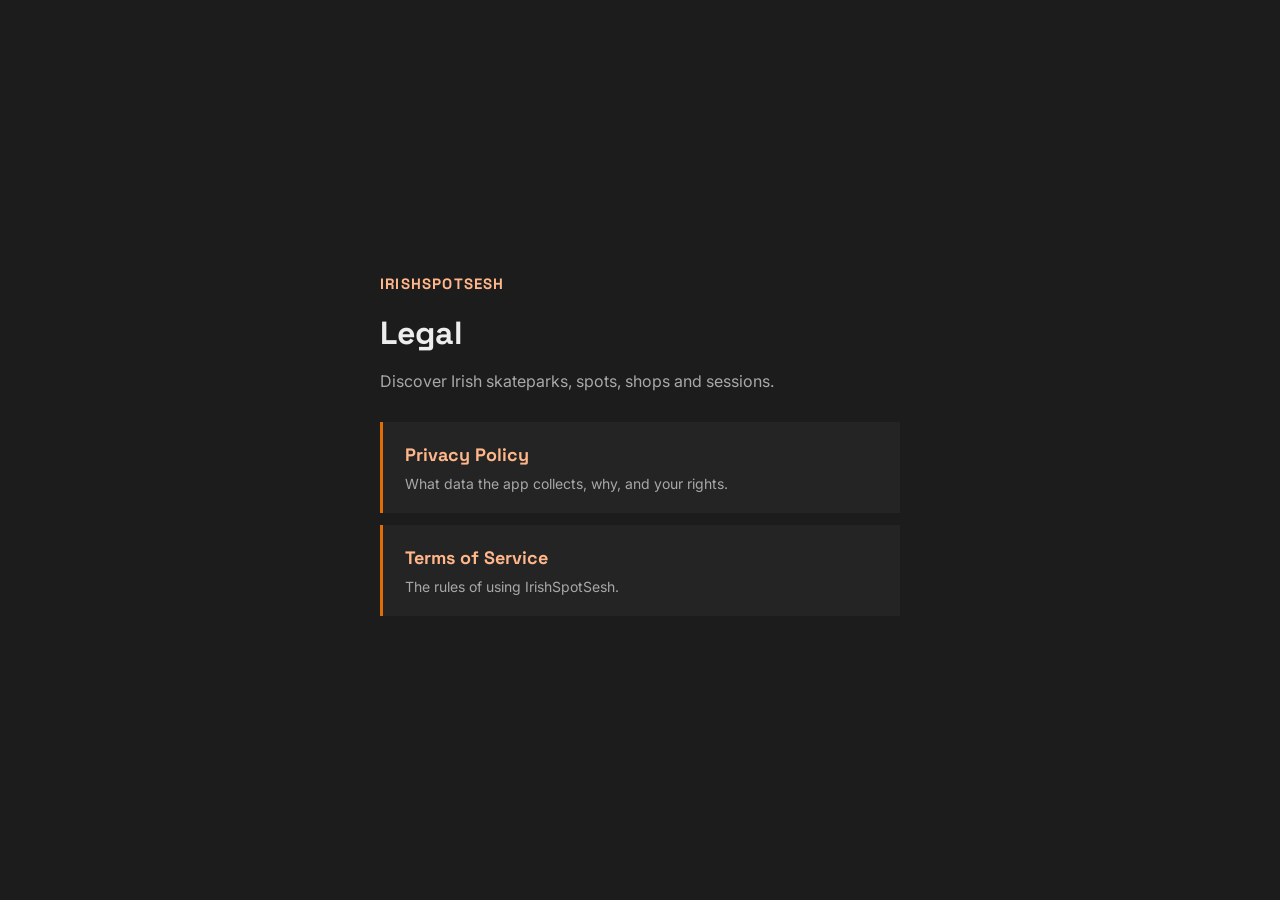
==== index.html @ d63ed498 "Add privacy policy, terms of service, and legal landing page" ====
<!DOCTYPE html>
<html lang="en">
<head>
<meta charset="utf-8">
<meta name="viewport" content="width=device-width, initial-scale=1">
<title>IrishSpotSesh — Legal</title>
<meta name="description" content="Privacy Policy and Terms of Service for the IrishSpotSesh app.">
<link rel="preconnect" href="https://fonts.googleapis.com">
<link rel="preconnect" href="https://fonts.gstatic.com" crossorigin>
<link href="https://fonts.googleapis.com/css2?family=Space+Grotesk:wght@500;700&family=Inter:wght@400;600&display=swap" rel="stylesheet">
<style>
  :root{
    --bg:#1C1C1C; --surface:#242424; --surface-high:#2E2E2E;
    --text:#EDEDED; --muted:#A8A8A8;
    --primary:#ffb68a; --accent:#E06D06; --teal:#8FB3B5;
  }
  *{margin:0;padding:0;box-sizing:border-box;border-radius:0 !important;}
  body{background:var(--bg);color:var(--text);font-family:Inter,system-ui,sans-serif;line-height:1.65;font-size:16px;
       min-height:100vh;display:flex;align-items:center;justify-content:center;}
  .wrap{max-width:560px;padding:40px 20px;width:100%;}
  .brand{font-family:'Space Grotesk',sans-serif;font-weight:700;color:var(--primary);font-size:15px;letter-spacing:.08em;text-transform:uppercase;}
  h1{font-family:'Space Grotesk',sans-serif;font-weight:700;font-size:32px;margin:10px 0 8px;}
  p{color:var(--muted);margin-bottom:28px;}
  a.card{display:block;background:var(--surface);padding:18px 22px;margin:12px 0;text-decoration:none;color:var(--text);
         border-left:3px solid var(--accent);}
  a.card:hover{background:var(--surface-high);}
  a.card .title{font-family:'Space Grotesk',sans-serif;font-weight:700;font-size:18px;color:var(--primary);}
  a.card .sub{font-size:14px;color:var(--muted);margin-top:2px;}
</style>
</head>
<body>
<div class="wrap">
  <div class="brand">IrishSpotSesh</div>
  <h1>Legal</h1>
  <p>Discover Irish skateparks, spots, shops and sessions.</p>
  <a class="card" href="privacy.html">
    <div class="title">Privacy Policy</div>
    <div class="sub">What data the app collects, why, and your rights.</div>
  </a>
  <a class="card" href="terms.html">
    <div class="title">Terms of Service</div>
    <div class="sub">The rules of using IrishSpotSesh.</div>
  </a>
</div>
</body>
</html>
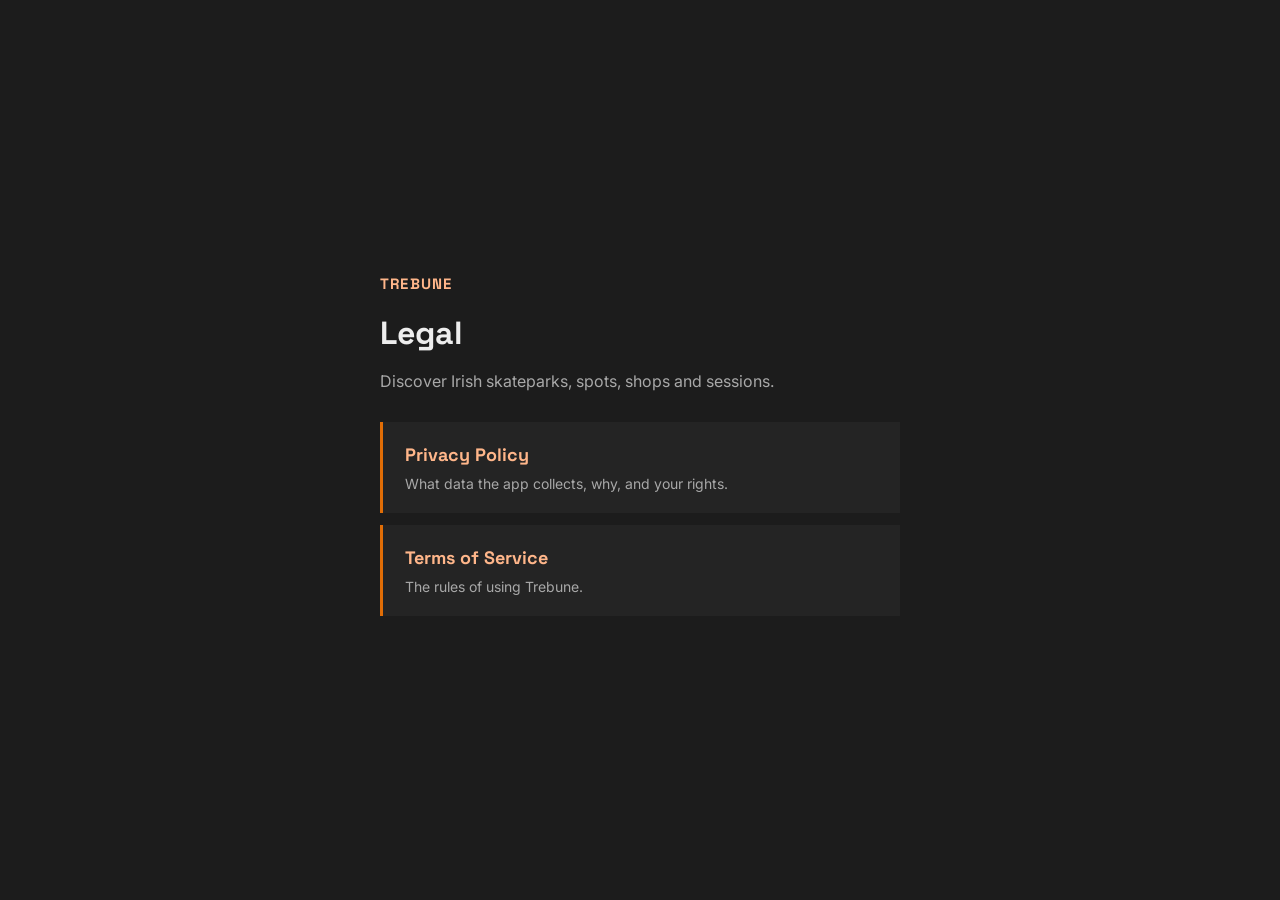
==== commit ce09b296: "Rename app from IrishSpotSesh to Trebune across legal pages" ====
--- a/index.html
+++ b/index.html
@@ -3,8 +3,8 @@
 <head>
 <meta charset="utf-8">
 <meta name="viewport" content="width=device-width, initial-scale=1">
-<title>IrishSpotSesh — Legal</title>
-<meta name="description" content="Privacy Policy and Terms of Service for the IrishSpotSesh app.">
+<title>Trebune — Legal</title>
+<meta name="description" content="Privacy Policy and Terms of Service for the Trebune app.">
 <link rel="preconnect" href="https://fonts.googleapis.com">
 <link rel="preconnect" href="https://fonts.gstatic.com" crossorigin>
 <link href="https://fonts.googleapis.com/css2?family=Space+Grotesk:wght@500;700&family=Inter:wght@400;600&display=swap" rel="stylesheet">
@@ -30,7 +30,7 @@
 </head>
 <body>
 <div class="wrap">
-  <div class="brand">IrishSpotSesh</div>
+  <div class="brand">Trebune</div>
   <h1>Legal</h1>
   <p>Discover Irish skateparks, spots, shops and sessions.</p>
   <a class="card" href="privacy.html">
@@ -39,7 +39,7 @@
   </a>
   <a class="card" href="terms.html">
     <div class="title">Terms of Service</div>
-    <div class="sub">The rules of using IrishSpotSesh.</div>
+    <div class="sub">The rules of using Trebune.</div>
   </a>
 </div>
 </body>
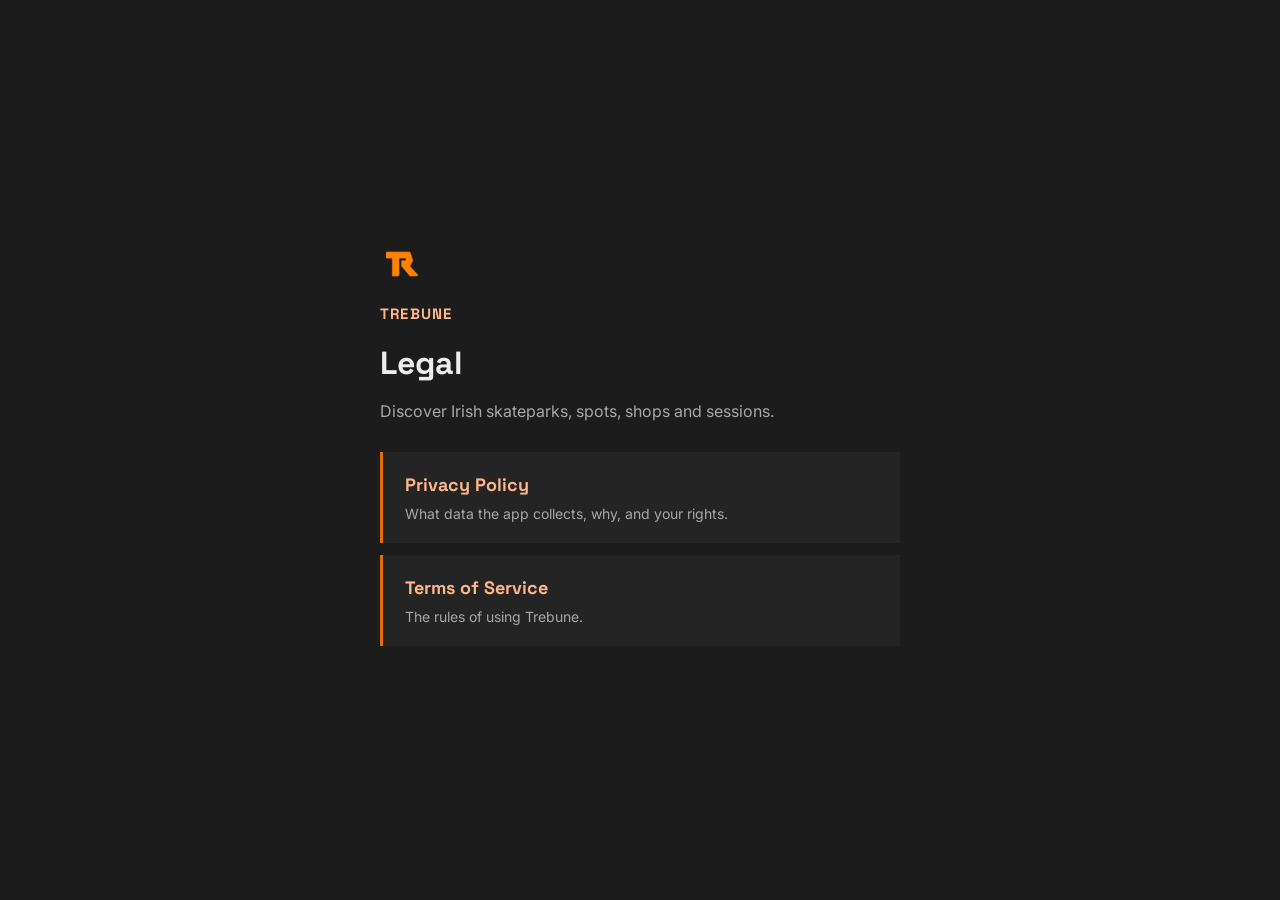
==== commit 19ee1c6b: "Add Trebune logo and update contact email to privacy@trebune.ie" ====
--- a/index.html
+++ b/index.html
@@ -5,6 +5,7 @@
 <meta name="viewport" content="width=device-width, initial-scale=1">
 <title>Trebune — Legal</title>
 <meta name="description" content="Privacy Policy and Terms of Service for the Trebune app.">
+<link rel="icon" type="image/png" href="logo.png">
 <link rel="preconnect" href="https://fonts.googleapis.com">
 <link rel="preconnect" href="https://fonts.gstatic.com" crossorigin>
 <link href="https://fonts.googleapis.com/css2?family=Space+Grotesk:wght@500;700&family=Inter:wght@400;600&display=swap" rel="stylesheet">
@@ -18,6 +19,7 @@
   body{background:var(--bg);color:var(--text);font-family:Inter,system-ui,sans-serif;line-height:1.65;font-size:16px;
        min-height:100vh;display:flex;align-items:center;justify-content:center;}
   .wrap{max-width:560px;padding:40px 20px;width:100%;}
+  .logo{width:44px;height:44px;display:block;margin-bottom:16px;}
   .brand{font-family:'Space Grotesk',sans-serif;font-weight:700;color:var(--primary);font-size:15px;letter-spacing:.08em;text-transform:uppercase;}
   h1{font-family:'Space Grotesk',sans-serif;font-weight:700;font-size:32px;margin:10px 0 8px;}
   p{color:var(--muted);margin-bottom:28px;}
@@ -30,6 +32,7 @@
 </head>
 <body>
 <div class="wrap">
+  <img class="logo" src="logo.png" alt="Trebune logo">
   <div class="brand">Trebune</div>
   <h1>Legal</h1>
   <p>Discover Irish skateparks, spots, shops and sessions.</p>
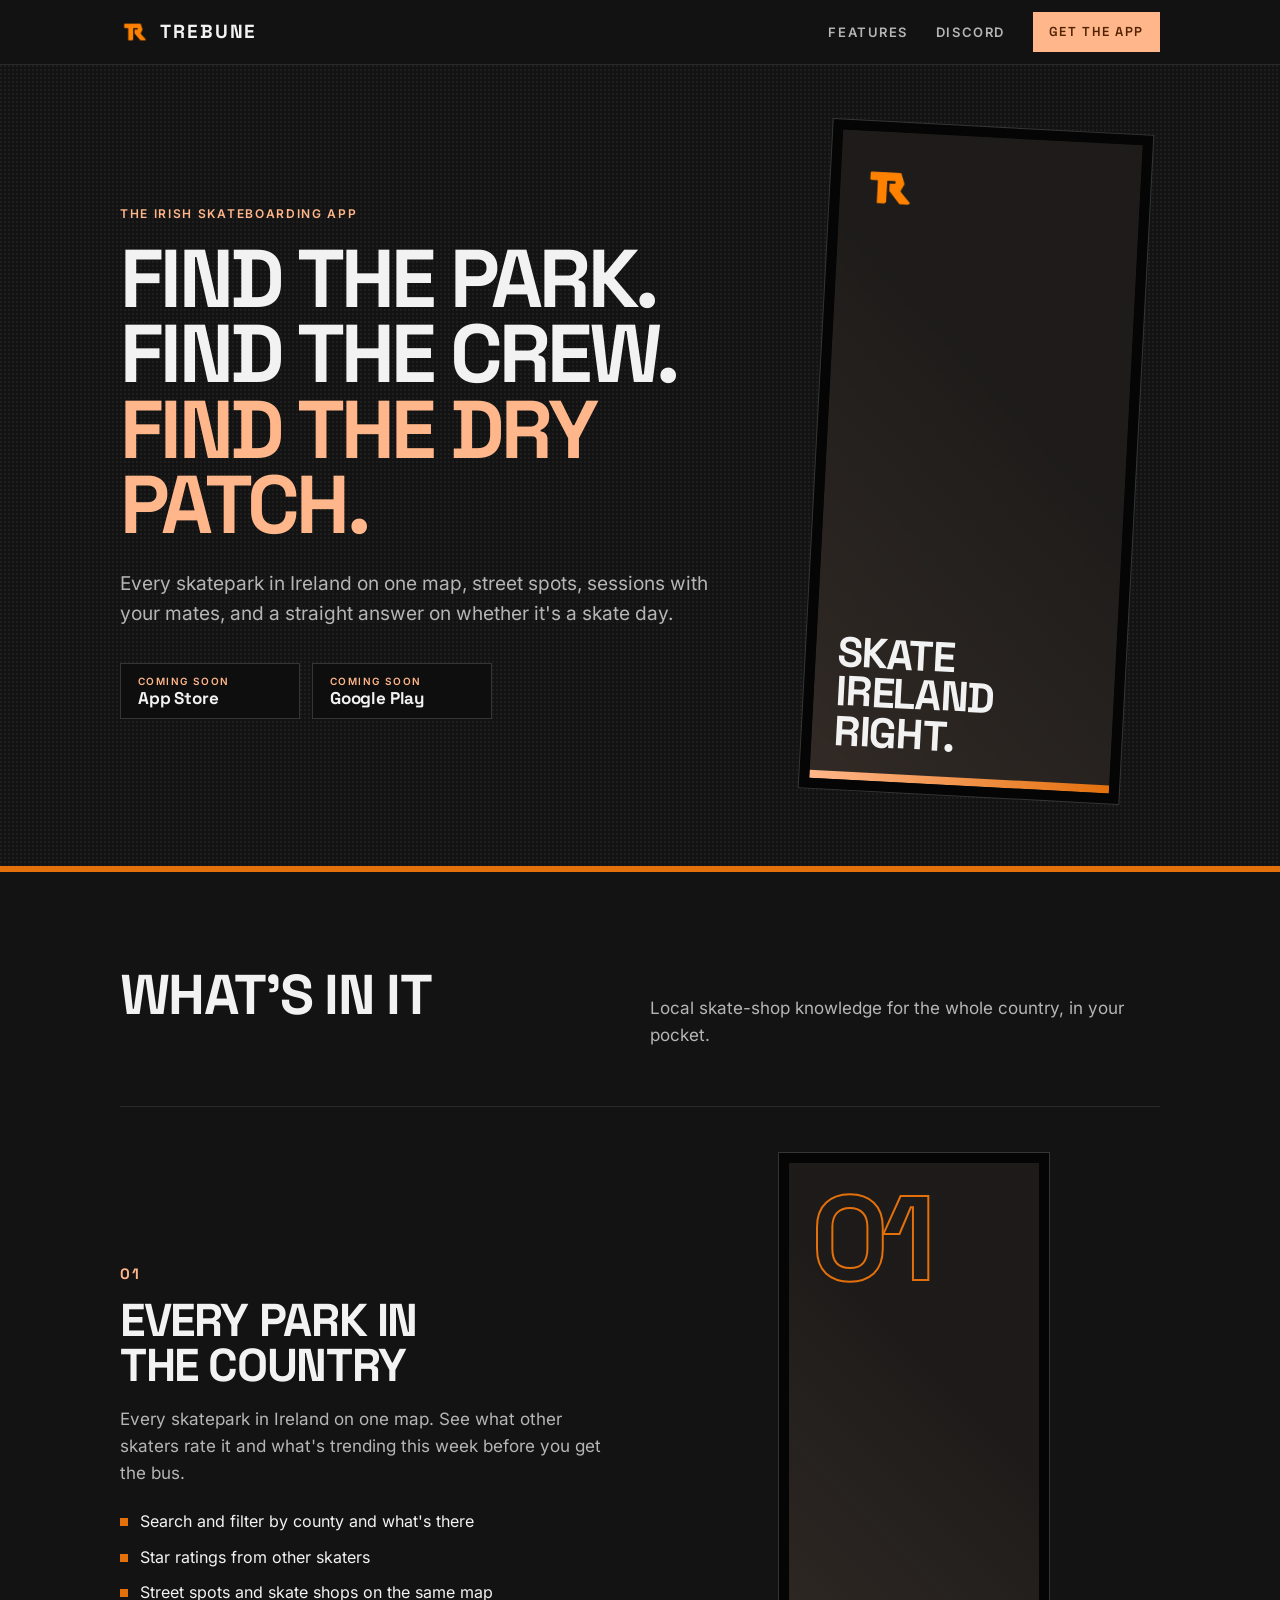
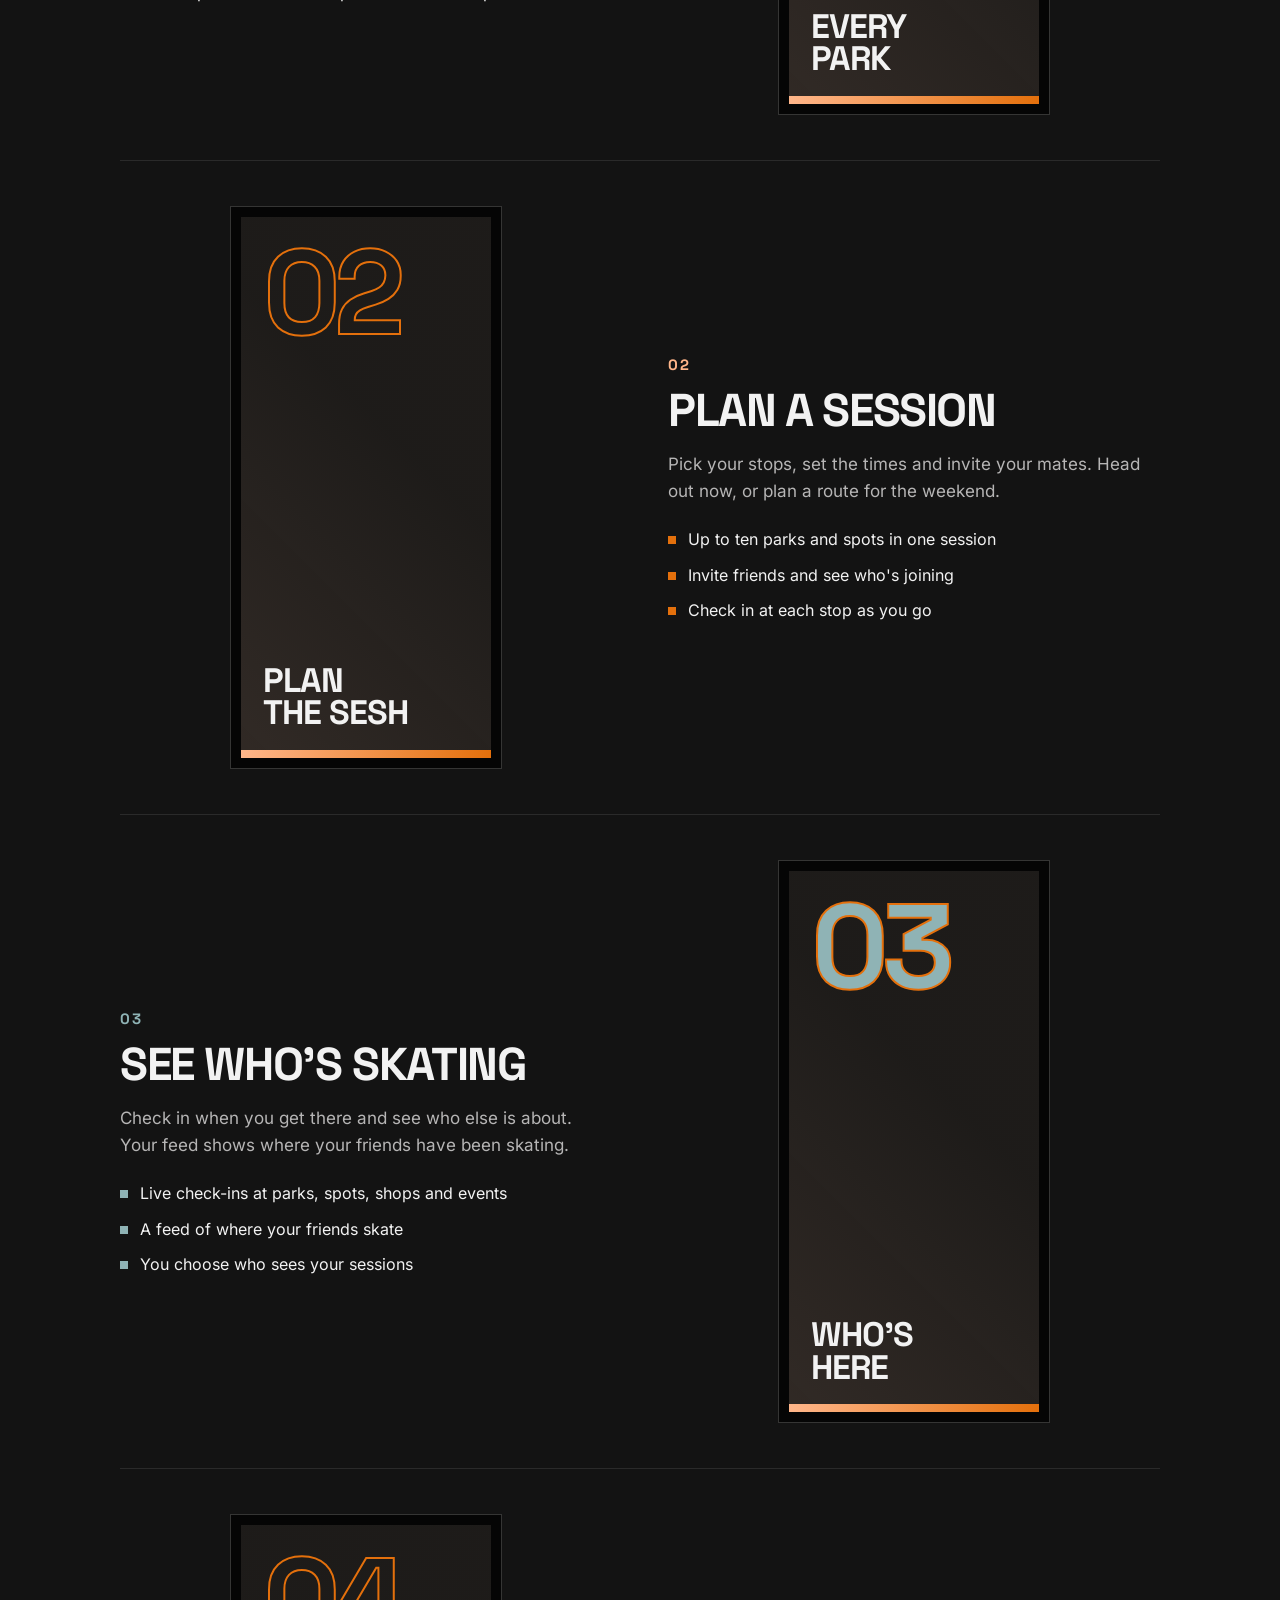
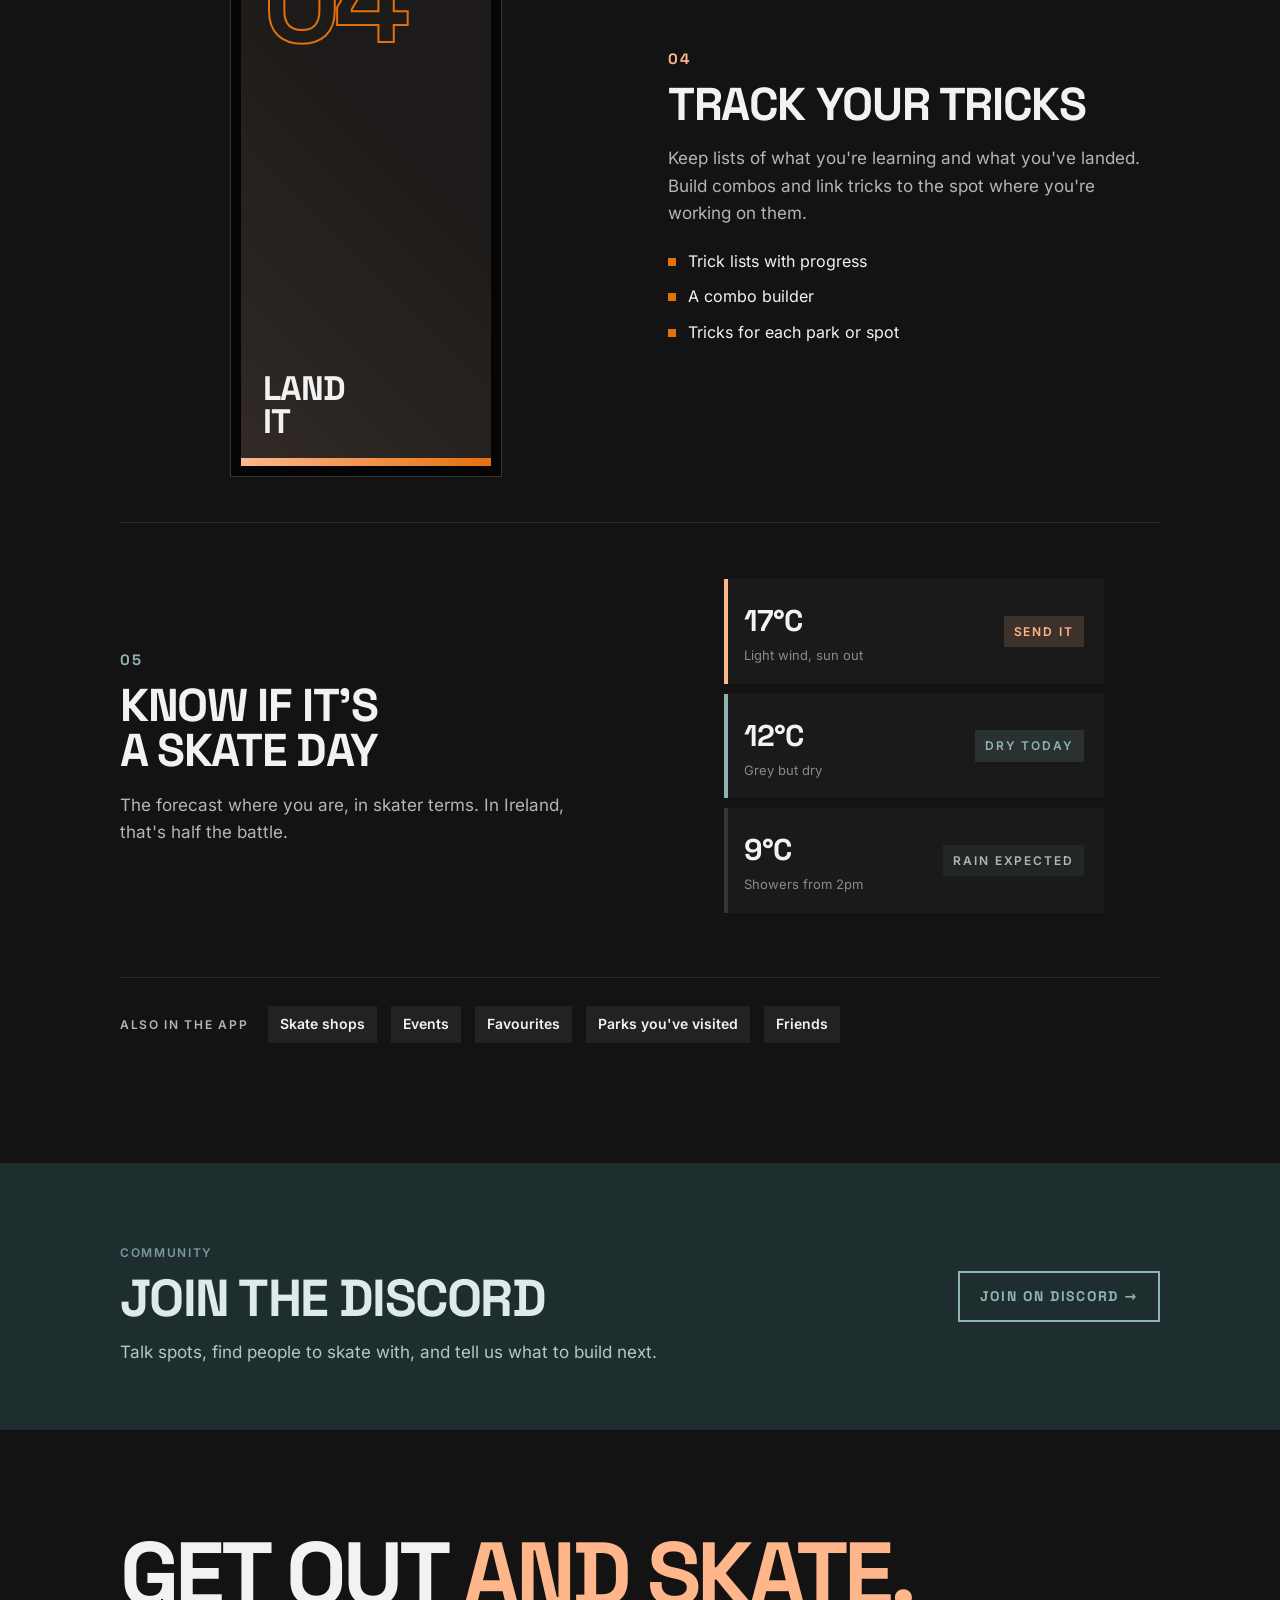
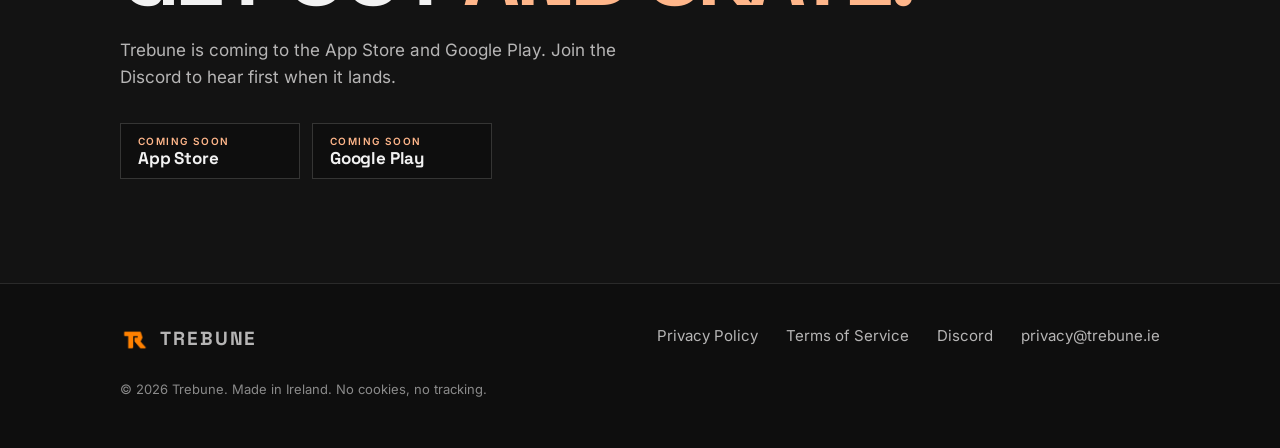
==== commit 108dee8b: "Landing page for trebune.ie Replace the legal index with a landing page: hero, five features checked" ====
--- a/index.html
+++ b/index.html
@@ -1,49 +1,211 @@
 <!DOCTYPE html>
-<html lang="en">
+<html lang="en-IE">
 <head>
 <meta charset="utf-8">
 <meta name="viewport" content="width=device-width, initial-scale=1">
-<title>Trebune — Legal</title>
-<meta name="description" content="Privacy Policy and Terms of Service for the Trebune app.">
+<title>Trebune: the Irish skateboarding app</title>
+<meta name="description" content="Every skatepark in Ireland on one map, street spots, sessions with your mates, trick lists, and a straight answer on whether it's a skate day.">
+<meta name="theme-color" content="#131313">
+<link rel="canonical" href="https://trebune.ie/">
 <link rel="icon" type="image/png" href="logo.png">
-<link rel="preconnect" href="https://fonts.googleapis.com">
-<link rel="preconnect" href="https://fonts.gstatic.com" crossorigin>
-<link href="https://fonts.googleapis.com/css2?family=Space+Grotesk:wght@500;700&family=Inter:wght@400;600&display=swap" rel="stylesheet">
-<style>
-  :root{
-    --bg:#1C1C1C; --surface:#242424; --surface-high:#2E2E2E;
-    --text:#EDEDED; --muted:#A8A8A8;
-    --primary:#ffb68a; --accent:#E06D06; --teal:#8FB3B5;
-  }
-  *{margin:0;padding:0;box-sizing:border-box;border-radius:0 !important;}
-  body{background:var(--bg);color:var(--text);font-family:Inter,system-ui,sans-serif;line-height:1.65;font-size:16px;
-       min-height:100vh;display:flex;align-items:center;justify-content:center;}
-  .wrap{max-width:560px;padding:40px 20px;width:100%;}
-  .logo{width:44px;height:44px;display:block;margin-bottom:16px;}
-  .brand{font-family:'Space Grotesk',sans-serif;font-weight:700;color:var(--primary);font-size:15px;letter-spacing:.08em;text-transform:uppercase;}
-  h1{font-family:'Space Grotesk',sans-serif;font-weight:700;font-size:32px;margin:10px 0 8px;}
-  p{color:var(--muted);margin-bottom:28px;}
-  a.card{display:block;background:var(--surface);padding:18px 22px;margin:12px 0;text-decoration:none;color:var(--text);
-         border-left:3px solid var(--accent);}
-  a.card:hover{background:var(--surface-high);}
-  a.card .title{font-family:'Space Grotesk',sans-serif;font-weight:700;font-size:18px;color:var(--primary);}
-  a.card .sub{font-size:14px;color:var(--muted);margin-top:2px;}
-</style>
+<link rel="apple-touch-icon" href="assets/apple-touch-icon.png">
+<link rel="preload" href="assets/fonts/space-grotesk-latin.woff2" as="font" type="font/woff2" crossorigin>
+<link rel="stylesheet" href="styles.css">
+
+<meta property="og:type" content="website">
+<meta property="og:site_name" content="Trebune">
+<meta property="og:title" content="Trebune: the Irish skateboarding app">
+<meta property="og:description" content="Find the park. Find the crew. Find the dry patch.">
+<meta property="og:url" content="https://trebune.ie/">
+<meta property="og:image" content="https://trebune.ie/assets/og.png">
+<meta property="og:image:width" content="1200">
+<meta property="og:image:height" content="630">
+<meta property="og:locale" content="en_IE">
+<meta name="twitter:card" content="summary_large_image">
 </head>
 <body>
-<div class="wrap">
-  <img class="logo" src="logo.png" alt="Trebune logo">
-  <div class="brand">Trebune</div>
-  <h1>Legal</h1>
-  <p>Discover Irish skateparks, spots, shops and sessions.</p>
-  <a class="card" href="privacy.html">
-    <div class="title">Privacy Policy</div>
-    <div class="sub">What data the app collects, why, and your rights.</div>
-  </a>
-  <a class="card" href="terms.html">
-    <div class="title">Terms of Service</div>
-    <div class="sub">The rules of using Trebune.</div>
-  </a>
-</div>
+
+<header class="site-header">
+  <div class="wrap">
+    <a class="brand" href="./" aria-label="Trebune home">
+      <img src="logo.png" alt="" width="30" height="30">
+      <span>Trebune</span>
+    </a>
+    <nav class="nav" aria-label="Main">
+      <a href="#features">Features</a>
+      <a href="#community">Discord</a>
+      <a class="btn btn-sm" href="#get">Get the app</a>
+    </nav>
+  </div>
+</header>
+
+<main>
+
+<section class="hero">
+  <div class="wrap">
+    <div>
+      <p class="label">The Irish skateboarding app</p>
+      <h1>Find the park.<br>Find the crew.<br><em>Find the dry patch.</em></h1>
+      <p class="lede">Every skatepark in Ireland on one map, street spots, sessions with your mates, and a straight answer on whether it's a skate day.</p>
+      <div class="stores">
+        <a class="store" aria-disabled="true"><span><small>Coming soon</small><b>App Store</b></span></a>
+        <a class="store" aria-disabled="true"><span><small>Coming soon</small><b>Google Play</b></span></a>
+      </div>
+    </div>
+    <div class="phone tilt">
+      <div class="slot" aria-hidden="true"><img class="mark" src="logo.png" alt=""><span class="word">Skate<br>Ireland<br>right.</span></div>
+      <img src="assets/screens/home.png" alt="The Trebune home screen" onerror="this.remove()">
+    </div>
+  </div>
+</section>
+
+<section class="features" id="features">
+  <div class="wrap">
+    <div class="section-head">
+      <h2>What's in it</h2>
+      <p>Local skate-shop knowledge for the whole country, in your pocket.</p>
+    </div>
+
+    <article class="feature">
+      <div>
+        <span class="num">01</span>
+        <h3>Every park in the country</h3>
+        <p>Every skatepark in Ireland on one map. See what other skaters rate it and what's trending this week before you get the bus.</p>
+        <ul>
+          <li>Search and filter by county and what's there</li>
+          <li>Star ratings from other skaters</li>
+          <li>Street spots and skate shops on the same map</li>
+        </ul>
+      </div>
+      <div class="feature-media">
+        <div class="phone">
+          <div class="slot" aria-hidden="true"><span class="num">01</span><span class="word">Every<br>park</span></div>
+          <img src="assets/screens/parks.png" alt="A skatepark on the Trebune map" loading="lazy" onerror="this.remove()">
+        </div>
+      </div>
+    </article>
+
+    <article class="feature">
+      <div>
+        <span class="num">02</span>
+        <h3>Plan a session</h3>
+        <p>Pick your stops, set the times and invite your mates. Head out now, or plan a route for the weekend.</p>
+        <ul>
+          <li>Up to ten parks and spots in one session</li>
+          <li>Invite friends and see who's joining</li>
+          <li>Check in at each stop as you go</li>
+        </ul>
+      </div>
+      <div class="feature-media">
+        <div class="phone">
+          <div class="slot" aria-hidden="true"><span class="num">02</span><span class="word">Plan<br>the sesh</span></div>
+          <img src="assets/screens/session.png" alt="Planning a session in Trebune" loading="lazy" onerror="this.remove()">
+        </div>
+      </div>
+    </article>
+
+    <article class="feature social">
+      <div>
+        <span class="num">03</span>
+        <h3>See who's skating</h3>
+        <p>Check in when you get there and see who else is about. Your feed shows where your friends have been skating.</p>
+        <ul>
+          <li>Live check-ins at parks, spots, shops and events</li>
+          <li>A feed of where your friends skate</li>
+          <li>You choose who sees your sessions</li>
+        </ul>
+      </div>
+      <div class="feature-media">
+        <div class="phone">
+          <div class="slot" aria-hidden="true"><span class="num">03</span><span class="word">Who's<br>here</span></div>
+          <img src="assets/screens/skating.png" alt="Who's skating at a park in Trebune" loading="lazy" onerror="this.remove()">
+        </div>
+      </div>
+    </article>
+
+    <article class="feature">
+      <div>
+        <span class="num">04</span>
+        <h3>Track your tricks</h3>
+        <p>Keep lists of what you're learning and what you've landed. Build combos and link tricks to the spot where you're working on them.</p>
+        <ul>
+          <li>Trick lists with progress</li>
+          <li>A combo builder</li>
+          <li>Tricks for each park or spot</li>
+        </ul>
+      </div>
+      <div class="feature-media">
+        <div class="phone">
+          <div class="slot" aria-hidden="true"><span class="num">04</span><span class="word">Land<br>it</span></div>
+          <img src="assets/screens/tricks.png" alt="A trick list in Trebune" loading="lazy" onerror="this.remove()">
+        </div>
+      </div>
+    </article>
+
+    <article class="feature social">
+      <div>
+        <span class="num">05</span>
+        <h3>Know if it's a skate day</h3>
+        <p>The forecast where you are, in skater terms. In Ireland, that's half the battle.</p>
+      </div>
+      <div class="feature-media">
+        <div class="weather" aria-label="The three weather states the app shows">
+          <div class="wx send"><div><div class="temp">17°C</div><div class="where">Light wind, sun out</div></div><span class="chip">SEND IT</span></div>
+          <div class="wx dry"><div><div class="temp">12°C</div><div class="where">Grey but dry</div></div><span class="chip">DRY TODAY</span></div>
+          <div class="wx rain"><div><div class="temp">9°C</div><div class="where">Showers from 2pm</div></div><span class="chip">RAIN EXPECTED</span></div>
+        </div>
+      </div>
+    </article>
+
+    <div class="also">
+      <span class="label">Also in the app</span>
+      <span class="tag">Skate shops</span>
+      <span class="tag">Events</span>
+      <span class="tag">Favourites</span>
+      <span class="tag">Parks you've visited</span>
+      <span class="tag">Friends</span>
+    </div>
+  </div>
+</section>
+
+<section class="community" id="community">
+  <div class="wrap">
+    <div>
+      <p class="label">Community</p>
+      <h2>Join the Discord</h2>
+      <p>Talk spots, find people to skate with, and tell us what to build next.</p>
+    </div>
+    <div class="actions">
+      <a class="btn btn-atlantic" href="https://discord.gg/uGkWzAYa5p" target="_blank" rel="noopener">Join on Discord →</a>
+    </div>
+  </div>
+</section>
+
+<section class="cta" id="get">
+  <div class="wrap">
+    <h2>Get out <em>and skate.</em></h2>
+    <p>Trebune is coming to the App Store and Google Play. Join the Discord to hear first when it lands.</p>
+    <div class="stores">
+      <a class="store" aria-disabled="true"><span><small>Coming soon</small><b>App Store</b></span></a>
+      <a class="store" aria-disabled="true"><span><small>Coming soon</small><b>Google Play</b></span></a>
+    </div>
+  </div>
+</section>
+
+</main>
+
+<footer class="site-footer">
+  <div class="wrap">
+    <a class="brand" href="./"><img src="logo.png" alt="" width="30" height="30"><span>Trebune</span></a>
+    <nav aria-label="Footer">
+      <a href="privacy.html">Privacy Policy</a>
+      <a href="terms.html">Terms of Service</a>
+      <a href="https://discord.gg/uGkWzAYa5p" target="_blank" rel="noopener">Discord</a>
+      <a href="mailto:privacy@trebune.ie">privacy@trebune.ie</a>
+    </nav>
+    <p class="fine">© 2026 Trebune. Made in Ireland. No cookies, no tracking.</p>
+  </div>
+</footer>
+
 </body>
 </html>
--- a/styles.css
+++ b/styles.css
@@ -0,0 +1,251 @@
+/* Trebune site: "Asphalt and Rust", dark first. Tokens match the app (tailwind.config.js). */
+
+@font-face {
+  font-family: 'Space Grotesk';
+  src: url('assets/fonts/space-grotesk-latin.woff2') format('woff2');
+  font-weight: 300 700;
+  font-display: swap;
+}
+@font-face {
+  font-family: 'Inter';
+  src: url('assets/fonts/inter-latin.woff2') format('woff2');
+  font-weight: 100 900;
+  font-display: swap;
+}
+
+:root {
+  --bg: #131313;
+  --bg-lowest: #0e0e0e;
+  --surface: #1a1a1a;
+  --surface-2: #222222;
+  --surface-3: #2a2a2a;
+  --surface-4: #353534;
+  --text: #F2F2F2;
+  --muted: #b6b5b5;
+  --dim: #8a8a8a;
+  --primary: #ffb68a;
+  --primary-deep: #e4700c;
+  --on-primary: #522300;
+  --atlantic: #8FB3B5;
+  --atlantic-bg: #1E2E2F;
+  --on-atlantic: #DDEBEC;
+  --head: 'Space Grotesk', 'Inter', system-ui, sans-serif;
+  --body: 'Inter', system-ui, -apple-system, 'Segoe UI', sans-serif;
+  --gutter: clamp(16px, 4vw, 40px);
+  --max: 1120px;
+}
+
+*, *::before, *::after { box-sizing: border-box; border-radius: 0 !important; }
+html { -webkit-text-size-adjust: 100%; scroll-behavior: smooth; }
+body {
+  margin: 0;
+  background: var(--bg);
+  color: var(--text);
+  font-family: var(--body);
+  font-size: 17px;
+  line-height: 1.6;
+  overflow-x: hidden;
+}
+img { max-width: 100%; display: block; }
+a { color: var(--primary); }
+h1, h2, h3 { font-family: var(--head); font-weight: 700; letter-spacing: -0.03em; margin: 0; text-wrap: balance; }
+p { margin: 0; }
+
+.wrap { max-width: var(--max); margin: 0 auto; padding: 0 var(--gutter); }
+
+.label {
+  font-family: var(--body);
+  font-size: 12px;
+  font-weight: 600;
+  letter-spacing: 0.14em;
+  text-transform: uppercase;
+  color: var(--muted);
+}
+
+/* ---------- header ---------- */
+.site-header {
+  position: sticky; top: 0; z-index: 10;
+  background: rgba(19, 19, 19, 0.92);
+  backdrop-filter: blur(8px);
+  -webkit-backdrop-filter: blur(8px);
+  border-bottom: 1px solid var(--surface-3);
+}
+.site-header .wrap { display: flex; align-items: center; justify-content: space-between; height: 64px; gap: 16px; }
+.brand { display: flex; align-items: center; gap: 10px; text-decoration: none; color: var(--text); }
+.brand img { width: 30px; height: 30px; }
+.brand span { font-family: var(--head); font-weight: 700; font-size: 19px; letter-spacing: 0.1em; text-transform: uppercase; }
+.nav { display: flex; align-items: center; gap: 28px; }
+.nav a { color: var(--muted); text-decoration: none; font-size: 13px; font-weight: 600; letter-spacing: 0.12em; text-transform: uppercase; }
+.nav a:hover { color: var(--text); }
+.nav .btn { color: var(--on-primary); }
+
+/* ---------- buttons ---------- */
+.btn {
+  display: inline-flex; align-items: center; gap: 10px;
+  padding: 14px 22px;
+  font-family: var(--head); font-weight: 700; font-size: 14px;
+  letter-spacing: 0.12em; text-transform: uppercase; text-decoration: none;
+  background: var(--primary-deep); color: #fff;
+  border: 0; cursor: pointer;
+  transition: background 0.15s;
+}
+.btn:hover { background: #f07c14; }
+.btn-sm { padding: 10px 16px; font-size: 12px; background: var(--primary); color: var(--on-primary); }
+.btn-sm:hover { background: #ffc6a1; }
+.btn-atlantic { background: transparent; color: var(--atlantic); box-shadow: inset 0 0 0 2px var(--atlantic); }
+.btn-atlantic:hover { background: var(--atlantic-bg); }
+
+/* Store badges: same footprint as the official ones, so the real artwork drops in later. */
+.stores { display: flex; flex-wrap: wrap; gap: 12px; }
+.store {
+  display: flex; align-items: center; gap: 12px;
+  min-width: 180px; height: 56px; padding: 0 18px;
+  background: var(--bg-lowest); color: var(--text); text-decoration: none;
+  box-shadow: inset 0 0 0 1px var(--surface-4);
+}
+.store svg { width: 24px; height: 24px; flex-shrink: 0; fill: var(--text); }
+.store small { display: block; font-size: 10px; letter-spacing: 0.14em; text-transform: uppercase; color: var(--primary); font-weight: 600; line-height: 1.3; }
+.store b { display: block; font-family: var(--head); font-size: 17px; font-weight: 700; line-height: 1.2; letter-spacing: -0.01em; }
+.store[aria-disabled="true"] { cursor: default; }
+
+/* ---------- hero ---------- */
+.hero { position: relative; overflow: hidden; border-bottom: 6px solid var(--primary-deep); }
+.hero::before {
+  content: ""; position: absolute; inset: 0; pointer-events: none; opacity: 0.05;
+  background-image: radial-gradient(circle at 1px 1px, #fff 1px, transparent 0);
+  background-size: 4px 4px;
+}
+.hero .wrap {
+  position: relative;
+  display: grid; grid-template-columns: 1.7fr 1fr; gap: 48px; align-items: center;
+  padding-top: 72px; padding-bottom: 80px;
+}
+.hero .label { color: var(--primary); }
+.hero h1 {
+  margin-top: 18px;
+  font-size: clamp(44px, 6.4vw, 84px);
+  line-height: 0.92;
+  text-transform: uppercase;
+  letter-spacing: -0.045em;
+}
+.hero h1 em { font-style: normal; color: var(--primary); }
+.hero .lede { margin-top: 26px; max-width: 34em; color: var(--muted); font-size: 19px; }
+.hero .stores { margin-top: 34px; }
+.hero .note { margin-top: 14px; font-size: 14px; color: var(--dim); }
+
+/* ---------- phone frame + screenshot slot ---------- */
+.phone {
+  position: relative;
+  width: 100%; max-width: 300px; margin: 0 auto;
+  aspect-ratio: 828 / 1792;
+  background: var(--bg-lowest);
+  box-shadow: 0 0 0 10px #050505, 0 0 0 11px var(--surface-4);
+  overflow: hidden;
+}
+.phone > img { position: absolute; inset: 0; width: 100%; height: 100%; object-fit: cover; z-index: 1; }
+/* Shown when there's no screenshot yet (the img removes itself if the file is missing). */
+.phone .slot {
+  position: absolute; inset: 0;
+  display: flex; flex-direction: column; justify-content: space-between;
+  padding: 28px 22px;
+  background:
+    linear-gradient(45deg, rgba(255,182,138,0.10), rgba(228,112,12,0.02) 60%),
+    var(--surface);
+}
+.phone .slot .num { font-family: var(--head); font-weight: 700; font-size: 120px; line-height: 0.8; color: transparent; -webkit-text-stroke: 2px var(--primary-deep); letter-spacing: -0.06em; }
+.phone .slot .word { font-family: var(--head); font-weight: 700; font-size: 34px; line-height: 0.95; text-transform: uppercase; letter-spacing: -0.03em; }
+.phone .slot .mark { width: 56px; height: 56px; }
+.phone .slot::after {
+  content: ""; position: absolute; left: 0; right: 0; bottom: 0; height: 8px;
+  background: linear-gradient(90deg, var(--primary), var(--primary-deep));
+}
+.hero .phone .slot .word { font-size: 42px; }
+.phone.tilt { transform: rotate(3deg); }
+
+/* ---------- features ---------- */
+.features { padding: 96px 0 40px; }
+.section-head { display: flex; align-items: baseline; justify-content: space-between; gap: 24px; flex-wrap: wrap; margin-bottom: 56px; }
+.section-head h2 { font-size: clamp(32px, 4.6vw, 56px); text-transform: uppercase; line-height: 0.95; }
+.section-head p { color: var(--muted); max-width: 30em; }
+
+.feature {
+  display: grid; grid-template-columns: 1fr 1fr; gap: 56px; align-items: center;
+  padding: 56px 0;
+  border-top: 1px solid var(--surface-3);
+}
+.feature:nth-of-type(even) .feature-media { order: -1; }
+.feature .phone { max-width: 250px; }
+.feature .num { font-family: var(--head); font-weight: 700; font-size: 15px; color: var(--primary); letter-spacing: 0.1em; }
+.feature.social .num { color: var(--atlantic); }
+.feature h3 { margin-top: 10px; font-size: clamp(30px, 3.6vw, 46px); line-height: 0.98; text-transform: uppercase; }
+.feature p { margin-top: 18px; color: var(--muted); max-width: 30em; }
+.feature ul { margin: 22px 0 0; padding: 0; list-style: none; display: grid; gap: 10px; }
+.feature li { display: flex; gap: 12px; align-items: baseline; font-size: 16px; }
+.feature li::before { content: ""; width: 8px; height: 8px; background: var(--primary-deep); flex-shrink: 0; transform: translateY(-1px); }
+.feature.social li::before { background: var(--atlantic); }
+
+/* Weather panel: the app's three real states. */
+.weather { display: grid; gap: 10px; max-width: 380px; margin: 0 auto; width: 100%; }
+.wx {
+  display: flex; align-items: center; justify-content: space-between; gap: 16px;
+  padding: 18px 20px; background: var(--surface);
+}
+.wx .temp { font-family: var(--head); font-weight: 700; font-size: 30px; letter-spacing: -0.03em; }
+.wx .chip { font-size: 12px; font-weight: 600; letter-spacing: 0.16em; padding: 6px 10px; }
+.wx.send .chip { background: rgba(255,182,138,0.15); color: var(--primary); }
+.wx.send { box-shadow: inset 4px 0 0 var(--primary); }
+.wx.dry .chip { background: rgba(143,179,181,0.15); color: var(--atlantic); }
+.wx.dry { box-shadow: inset 4px 0 0 var(--atlantic); }
+.wx.rain .chip { background: rgba(143,179,181,0.08); color: var(--muted); }
+.wx.rain { box-shadow: inset 4px 0 0 var(--surface-4); }
+.wx .where { font-size: 13px; color: var(--dim); }
+
+.also {
+  margin-top: 8px; padding: 28px 0 0;
+  border-top: 1px solid var(--surface-3);
+  display: flex; flex-wrap: wrap; gap: 10px 14px; align-items: center;
+}
+.also .label { margin-right: 6px; }
+.tag { font-size: 14px; font-weight: 600; padding: 7px 12px; background: var(--surface-2); color: var(--text); }
+
+/* ---------- community ---------- */
+.community { margin-top: 80px; background: var(--atlantic-bg); }
+.community .wrap { display: grid; grid-template-columns: 1.4fr 1fr; gap: 40px; align-items: center; padding-top: 64px; padding-bottom: 64px; }
+.community .label { color: var(--atlantic); }
+.community h2 { margin-top: 12px; font-size: clamp(30px, 4.2vw, 52px); text-transform: uppercase; line-height: 0.95; color: var(--on-atlantic); }
+.community p { margin-top: 16px; color: var(--on-atlantic); opacity: 0.8; max-width: 32em; }
+.community .actions { justify-self: end; }
+
+/* ---------- final CTA ---------- */
+.cta { padding: 104px 0; text-align: left; }
+.cta h2 { font-size: clamp(40px, 7vw, 96px); text-transform: uppercase; line-height: 0.9; letter-spacing: -0.045em; max-width: 11em; }
+.cta h2 em { font-style: normal; color: var(--primary); }
+.cta p { margin-top: 22px; color: var(--muted); max-width: 32em; }
+.cta .stores { margin-top: 32px; }
+
+/* ---------- footer ---------- */
+.site-footer { background: var(--bg-lowest); border-top: 1px solid var(--surface-3); }
+.site-footer .wrap { display: flex; flex-wrap: wrap; justify-content: space-between; gap: 24px; padding-top: 40px; padding-bottom: 48px; }
+.site-footer nav { display: flex; flex-wrap: wrap; gap: 10px 28px; }
+.site-footer a { color: var(--muted); text-decoration: none; font-size: 15px; }
+.site-footer a:hover { color: var(--text); }
+.site-footer .fine { width: 100%; font-size: 13px; color: var(--dim); }
+
+/* ---------- small screens ---------- */
+@media (max-width: 860px) {
+  .nav a:not(.btn) { display: none; }
+  .hero .wrap { grid-template-columns: 1fr; gap: 56px; padding-top: 48px; padding-bottom: 64px; }
+  .hero .phone { max-width: 240px; }
+  .feature { grid-template-columns: 1fr; gap: 36px; padding: 44px 0; }
+  .feature:nth-of-type(even) .feature-media { order: 0; }
+  .feature .phone { max-width: 240px; }
+  .community .wrap { grid-template-columns: 1fr; }
+  .community .actions { justify-self: start; }
+  .features { padding-top: 72px; }
+  .cta { padding: 80px 0; }
+}
+@media (max-width: 420px) {
+  .store { flex: 1 1 100%; }
+  .hero .lede { font-size: 17px; }
+}
+@media (prefers-reduced-motion: reduce) { html { scroll-behavior: auto; } }
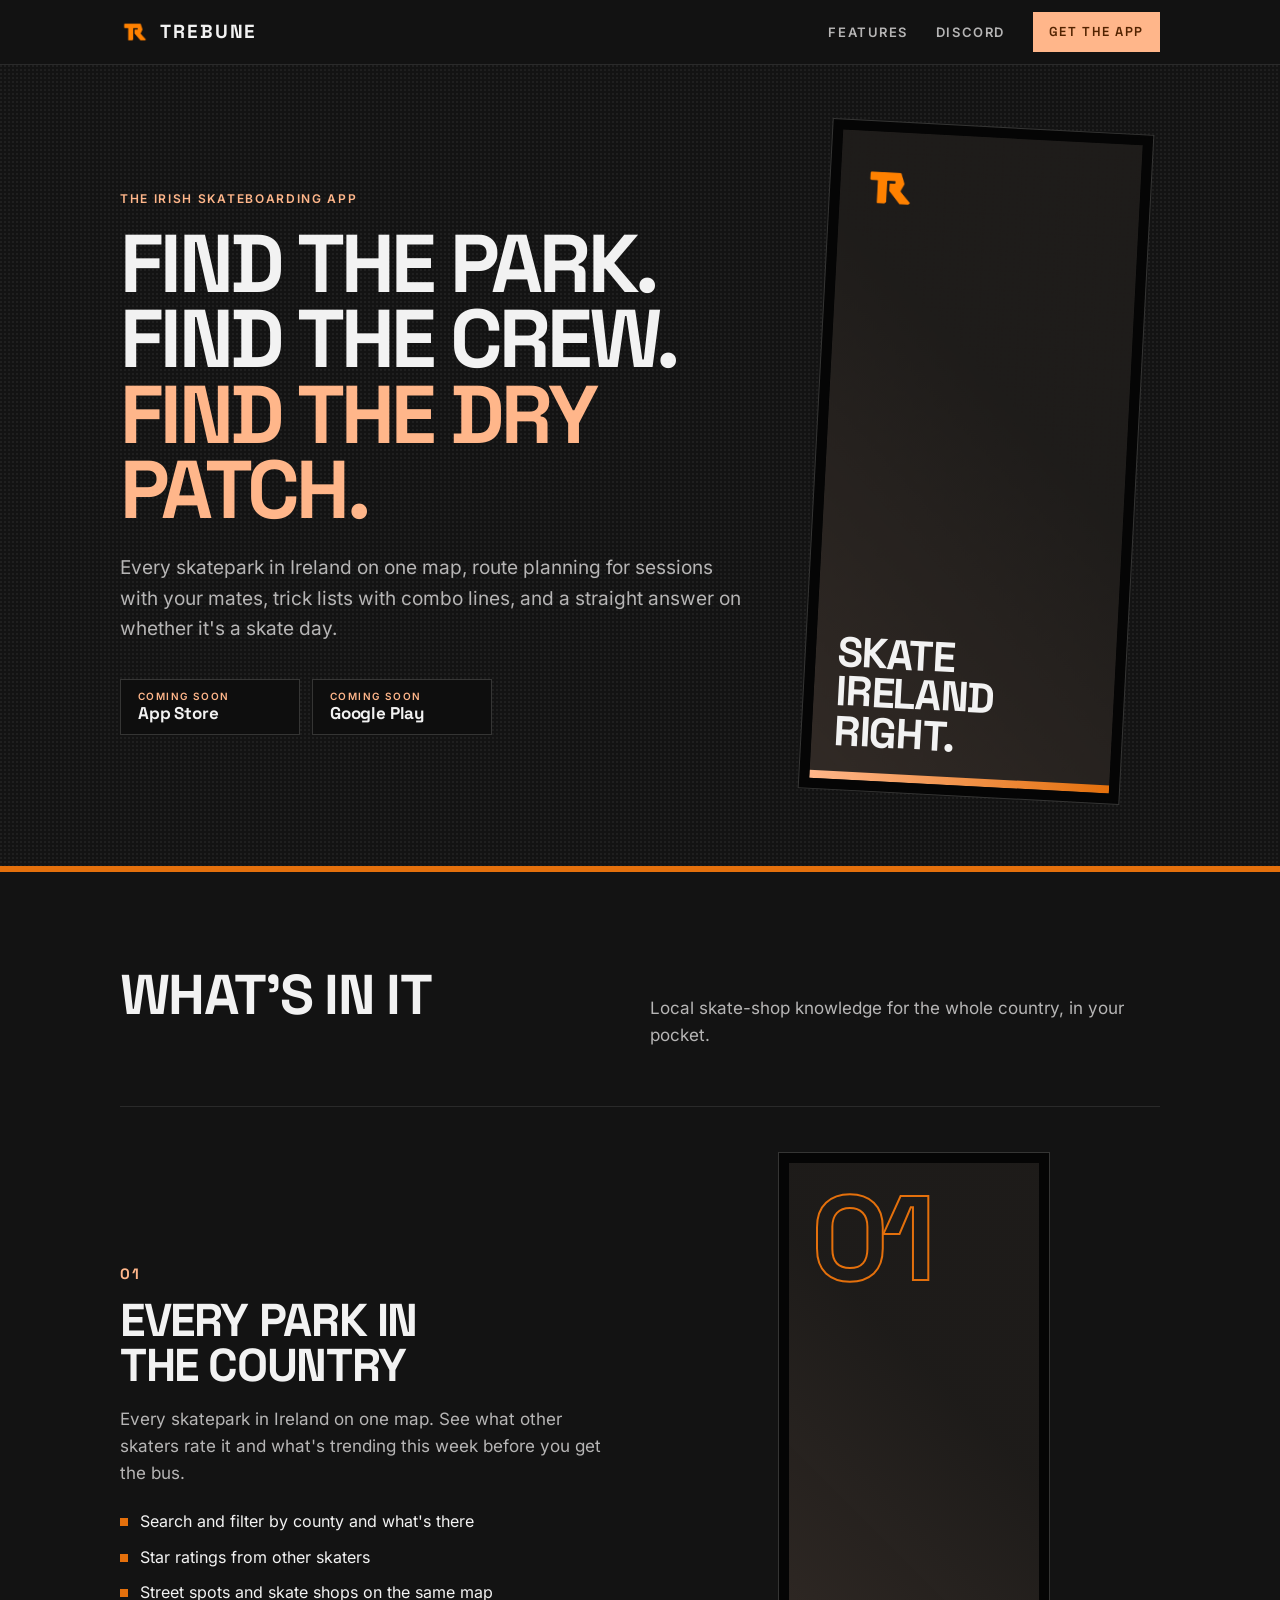
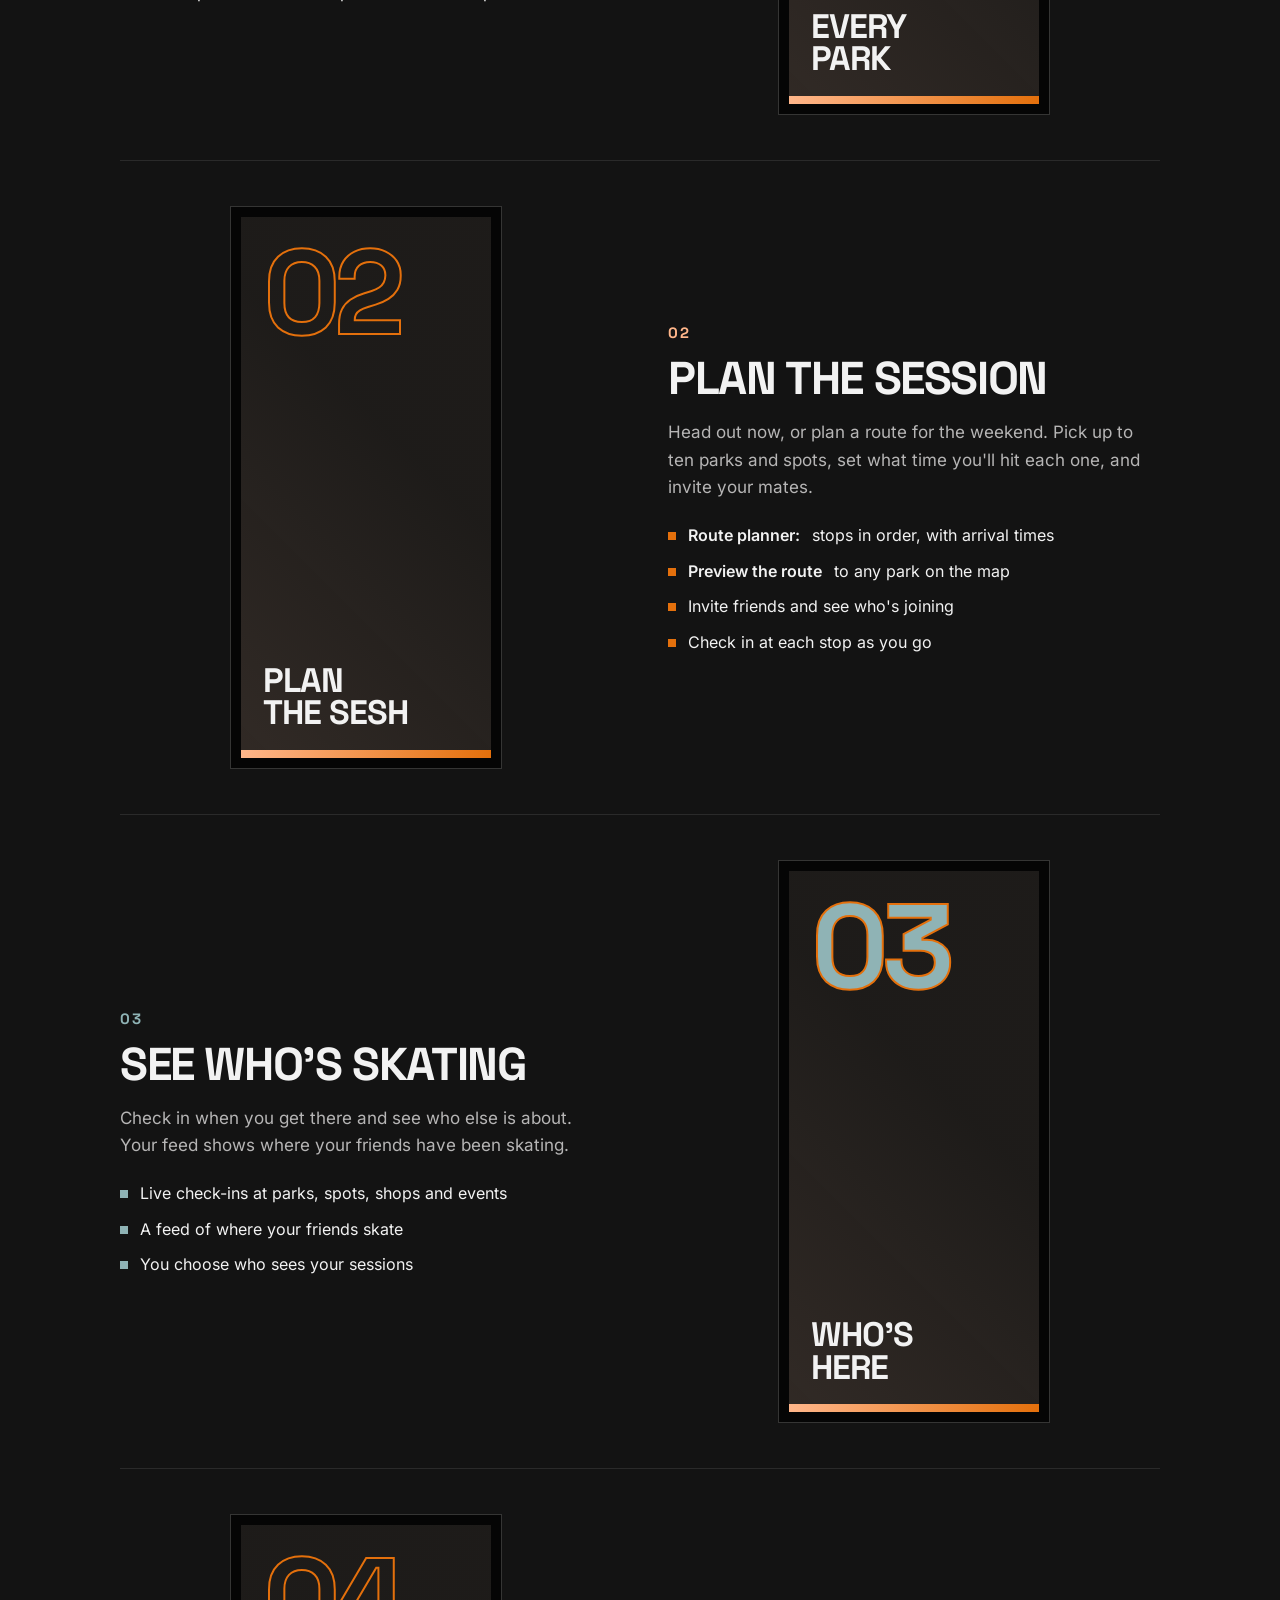
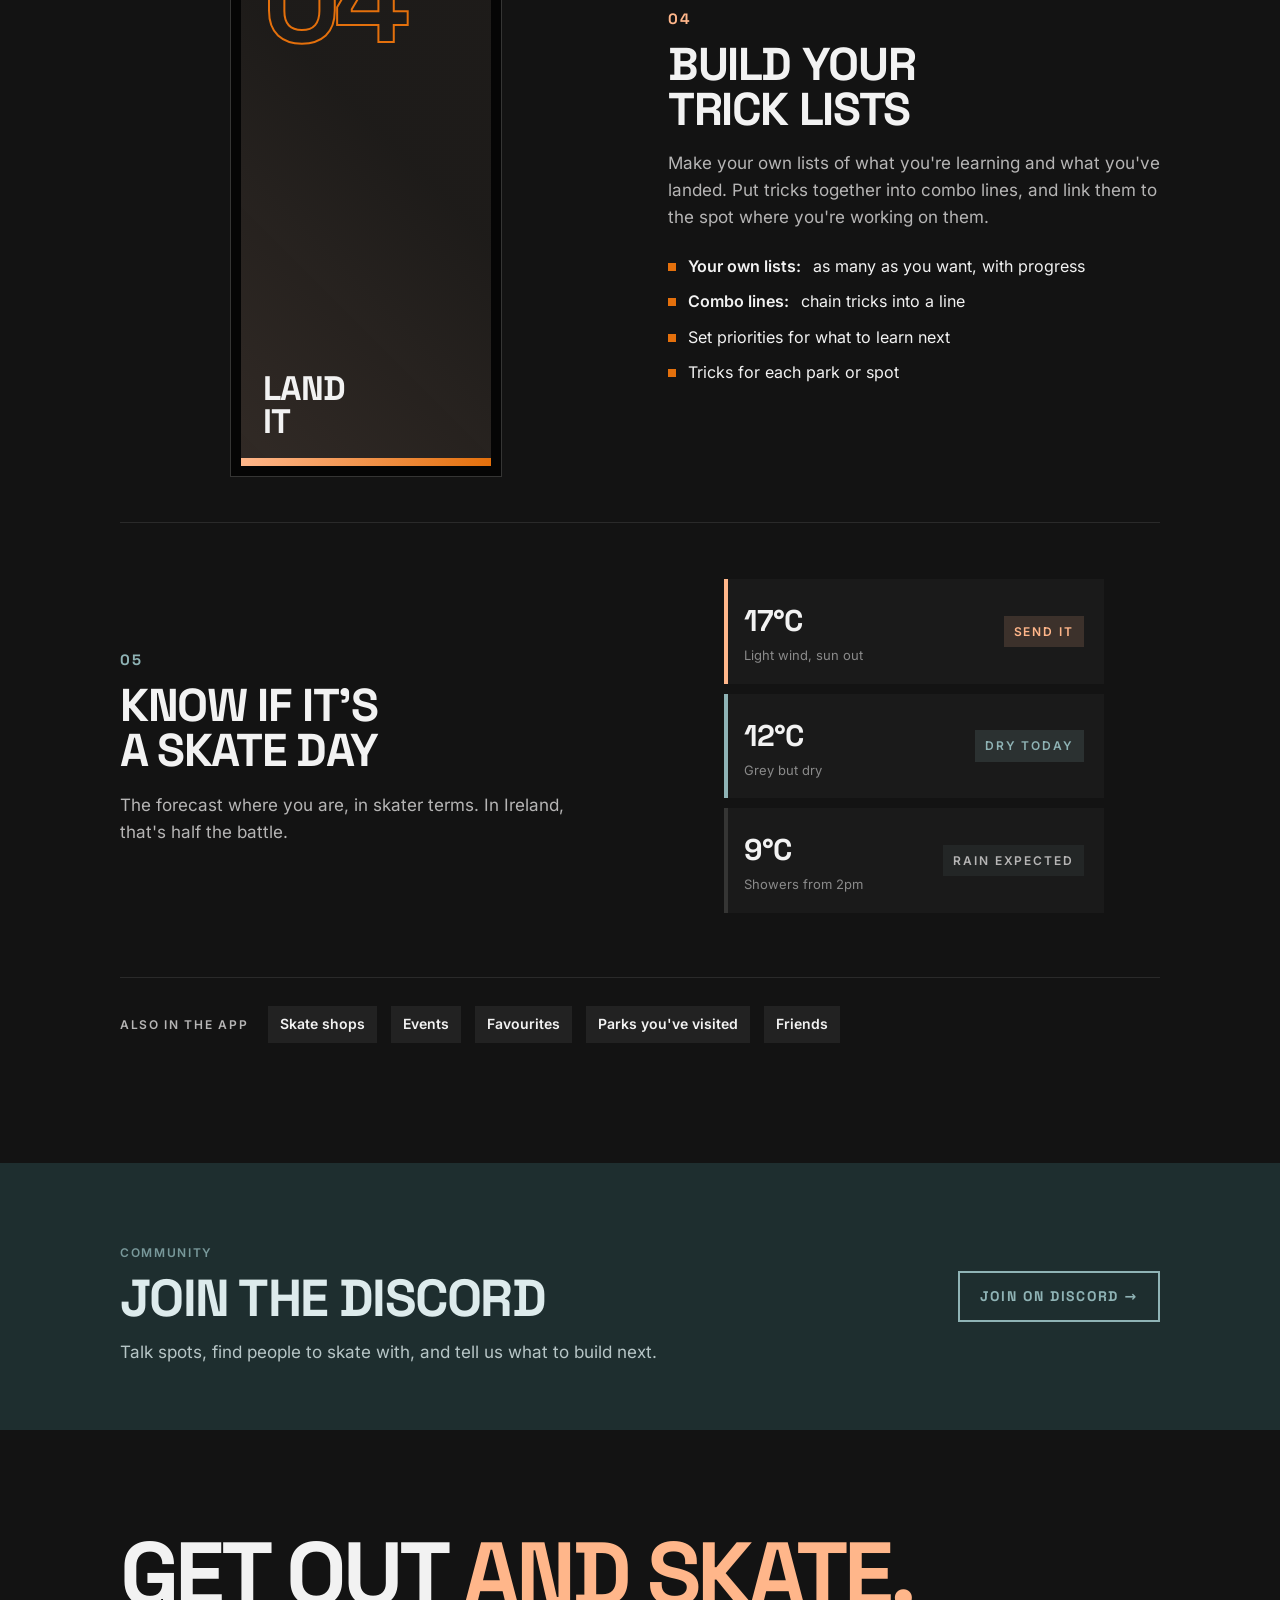
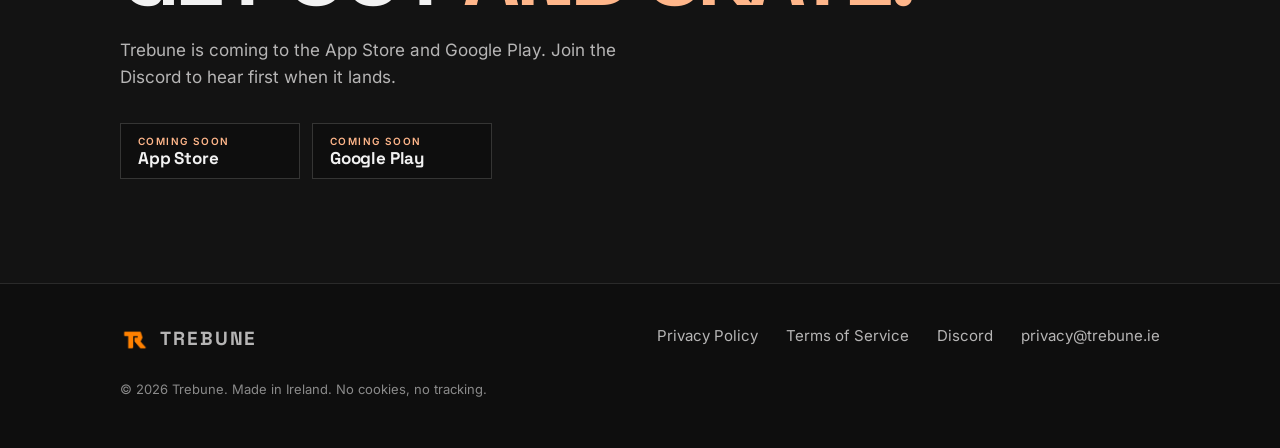
==== commit 0548ba8b: "Landing page: give route planning and trick lists more weight Name the route planner, route preview," ====
--- a/index.html
+++ b/index.html
@@ -46,7 +46,7 @@
     <div>
       <p class="label">The Irish skateboarding app</p>
       <h1>Find the park.<br>Find the crew.<br><em>Find the dry patch.</em></h1>
-      <p class="lede">Every skatepark in Ireland on one map, street spots, sessions with your mates, and a straight answer on whether it's a skate day.</p>
+      <p class="lede">Every skatepark in Ireland on one map, route planning for sessions with your mates, trick lists with combo lines, and a straight answer on whether it's a skate day.</p>
       <div class="stores">
         <a class="store" aria-disabled="true"><span><small>Coming soon</small><b>App Store</b></span></a>
         <a class="store" aria-disabled="true"><span><small>Coming soon</small><b>Google Play</b></span></a>
@@ -88,10 +88,11 @@
     <article class="feature">
       <div>
         <span class="num">02</span>
-        <h3>Plan a session</h3>
-        <p>Pick your stops, set the times and invite your mates. Head out now, or plan a route for the weekend.</p>
-        <ul>
-          <li>Up to ten parks and spots in one session</li>
+        <h3>Plan the session</h3>
+        <p>Head out now, or plan a route for the weekend. Pick up to ten parks and spots, set what time you'll hit each one, and invite your mates.</p>
+        <ul>
+          <li><strong>Route planner:</strong> stops in order, with arrival times</li>
+          <li><strong>Preview the route</strong> to any park on the map</li>
           <li>Invite friends and see who's joining</li>
           <li>Check in at each stop as you go</li>
         </ul>
@@ -126,11 +127,12 @@
     <article class="feature">
       <div>
         <span class="num">04</span>
-        <h3>Track your tricks</h3>
-        <p>Keep lists of what you're learning and what you've landed. Build combos and link tricks to the spot where you're working on them.</p>
-        <ul>
-          <li>Trick lists with progress</li>
-          <li>A combo builder</li>
+        <h3>Build your trick lists</h3>
+        <p>Make your own lists of what you're learning and what you've landed. Put tricks together into combo lines, and link them to the spot where you're working on them.</p>
+        <ul>
+          <li><strong>Your own lists:</strong> as many as you want, with progress</li>
+          <li><strong>Combo lines:</strong> chain tricks into a line</li>
+          <li>Set priorities for what to learn next</li>
           <li>Tricks for each park or spot</li>
         </ul>
       </div>
--- a/styles.css
+++ b/styles.css
@@ -183,6 +183,7 @@
 .feature li { display: flex; gap: 12px; align-items: baseline; font-size: 16px; }
 .feature li::before { content: ""; width: 8px; height: 8px; background: var(--primary-deep); flex-shrink: 0; transform: translateY(-1px); }
 .feature.social li::before { background: var(--atlantic); }
+.feature li strong { font-weight: 600; color: var(--text); }
 
 /* Weather panel: the app's three real states. */
 .weather { display: grid; gap: 10px; max-width: 380px; margin: 0 auto; width: 100%; }
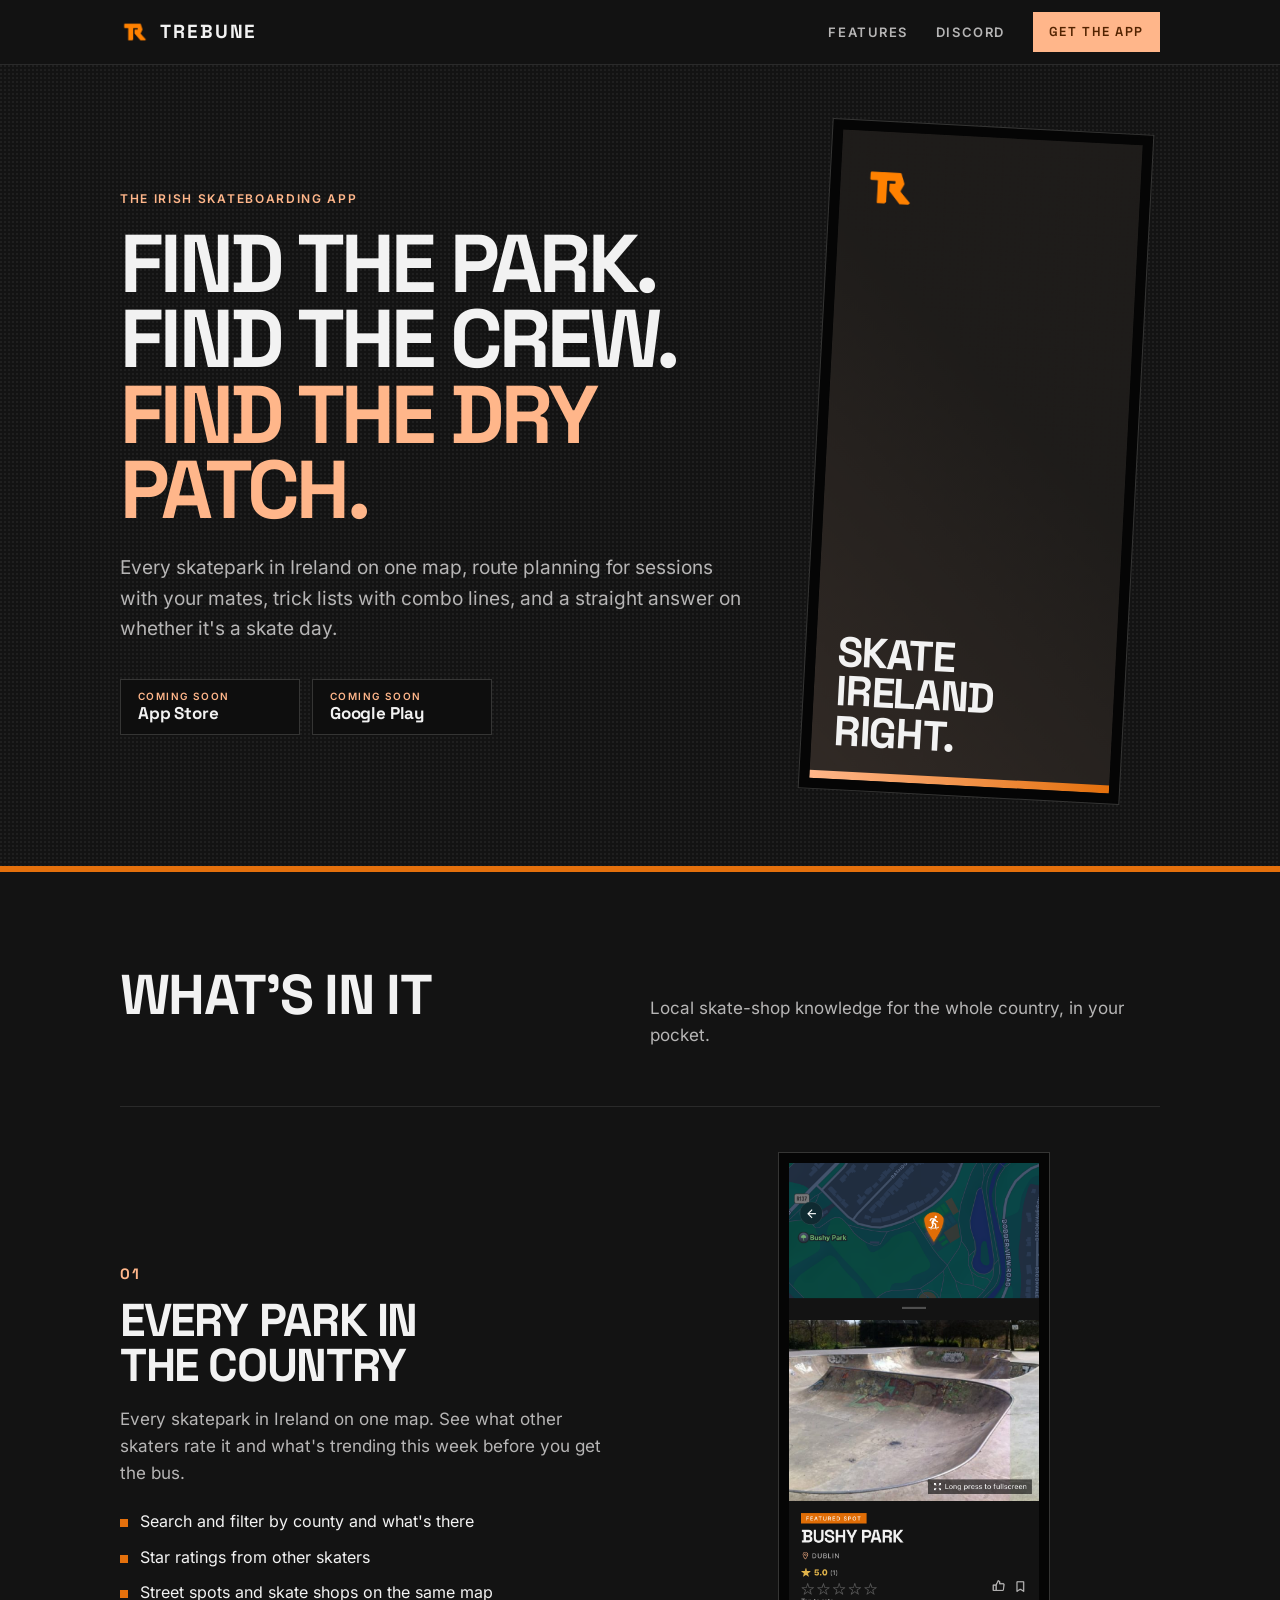
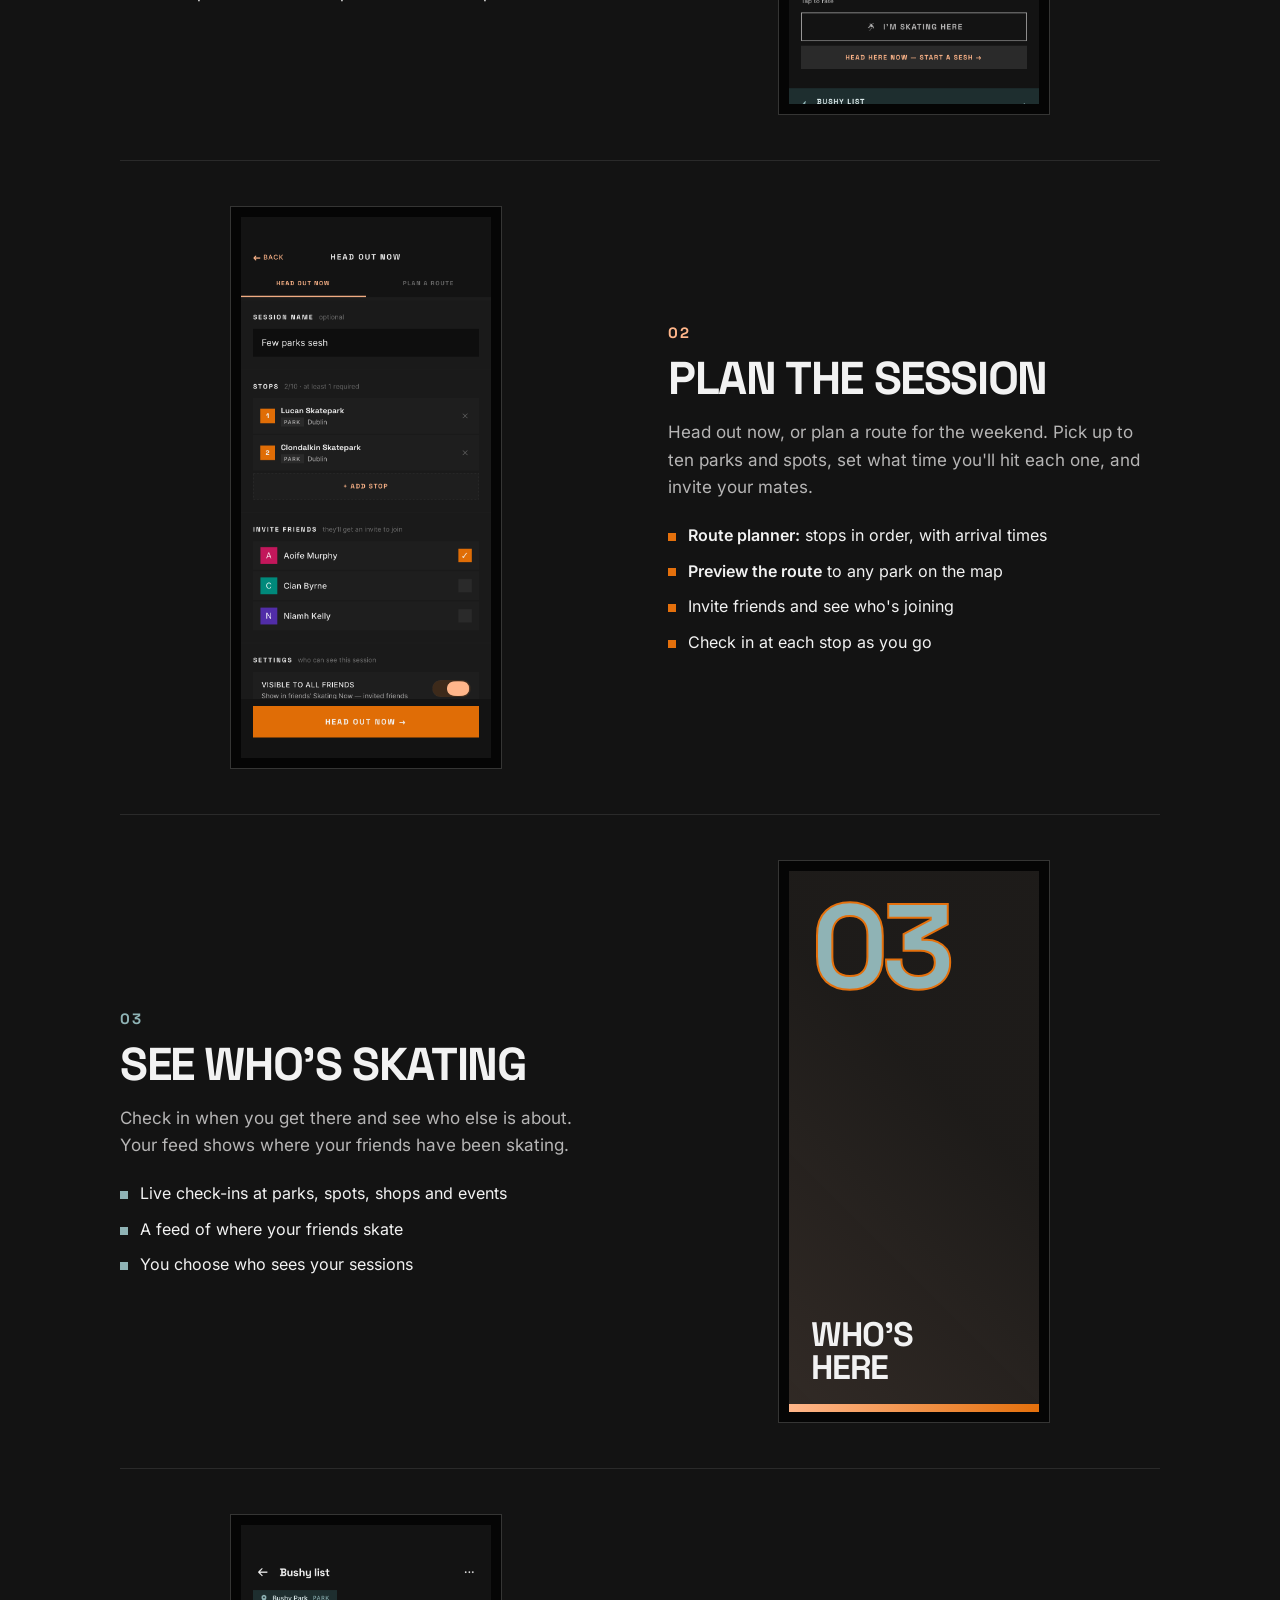
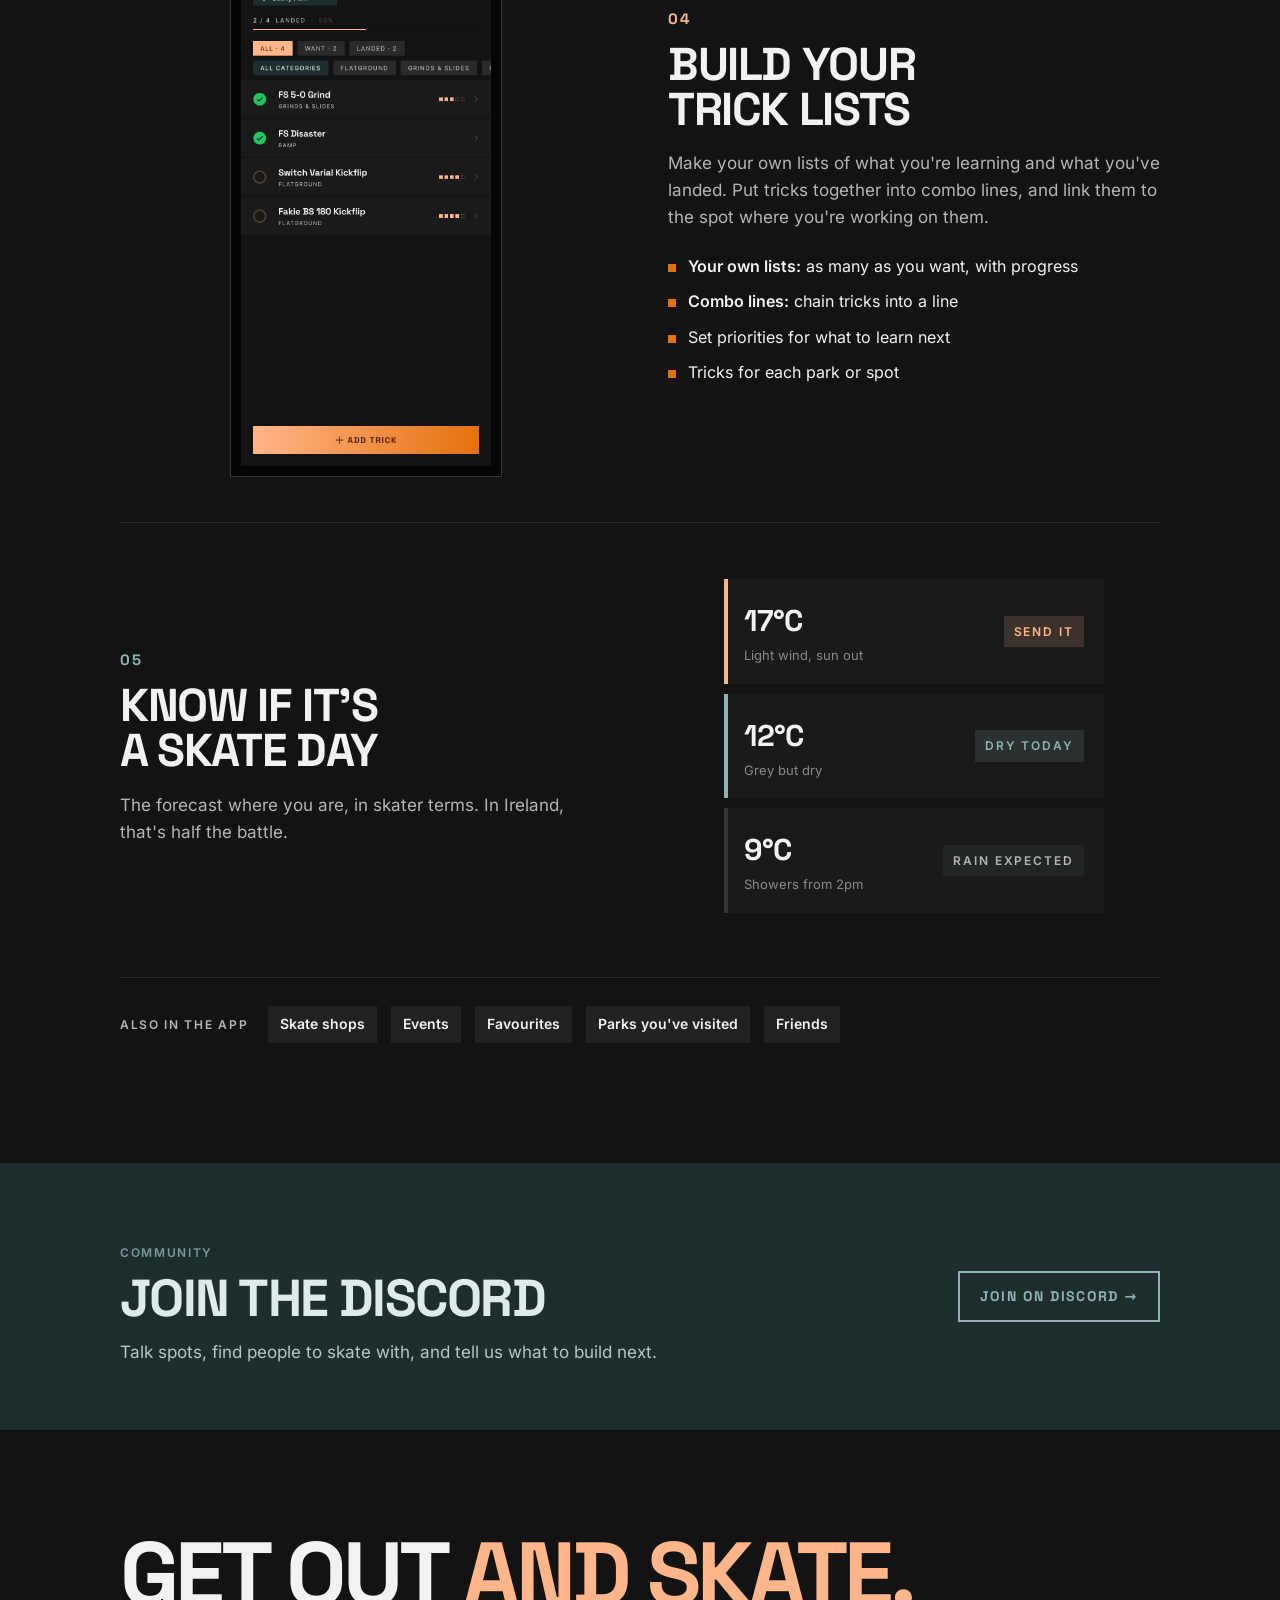
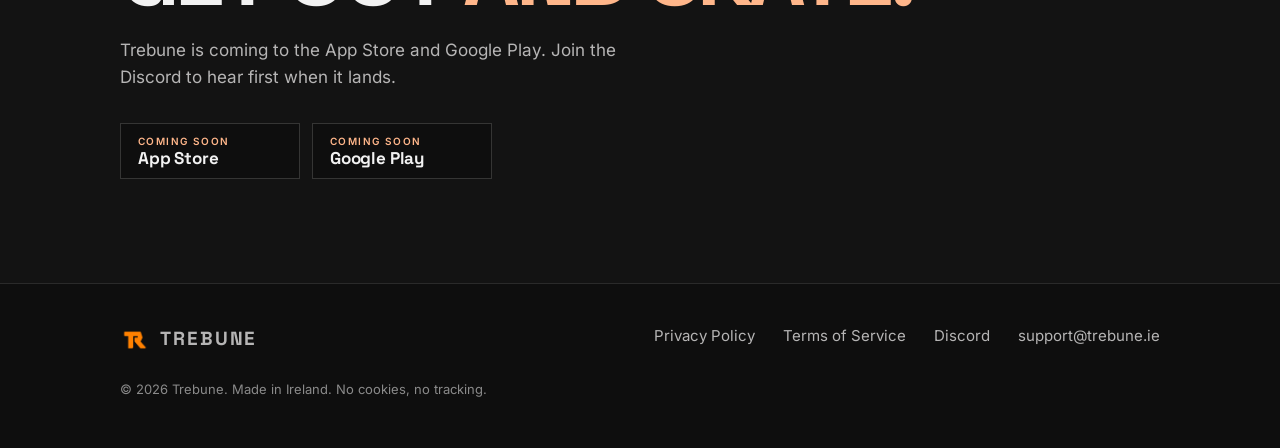
==== commit 66565764: "Footer: use support@trebune.ie as the contact address Matches the app's SEND FEEDBACK address. The p" ====
--- a/index.html
+++ b/index.html
@@ -203,7 +203,7 @@
       <a href="privacy.html">Privacy Policy</a>
       <a href="terms.html">Terms of Service</a>
       <a href="https://discord.gg/uGkWzAYa5p" target="_blank" rel="noopener">Discord</a>
-      <a href="mailto:privacy@trebune.ie">privacy@trebune.ie</a>
+      <a href="mailto:support@trebune.ie">support@trebune.ie</a>
     </nav>
     <p class="fine">© 2026 Trebune. Made in Ireland. No cookies, no tracking.</p>
   </div>
--- a/styles.css
+++ b/styles.css
@@ -180,8 +180,8 @@
 .feature h3 { margin-top: 10px; font-size: clamp(30px, 3.6vw, 46px); line-height: 0.98; text-transform: uppercase; }
 .feature p { margin-top: 18px; color: var(--muted); max-width: 30em; }
 .feature ul { margin: 22px 0 0; padding: 0; list-style: none; display: grid; gap: 10px; }
-.feature li { display: flex; gap: 12px; align-items: baseline; font-size: 16px; }
-.feature li::before { content: ""; width: 8px; height: 8px; background: var(--primary-deep); flex-shrink: 0; transform: translateY(-1px); }
+.feature li { position: relative; padding-left: 20px; font-size: 16px; }
+.feature li::before { content: ""; position: absolute; left: 0; top: 0.62em; width: 8px; height: 8px; background: var(--primary-deep); }
 .feature.social li::before { background: var(--atlantic); }
 .feature li strong { font-weight: 600; color: var(--text); }
 
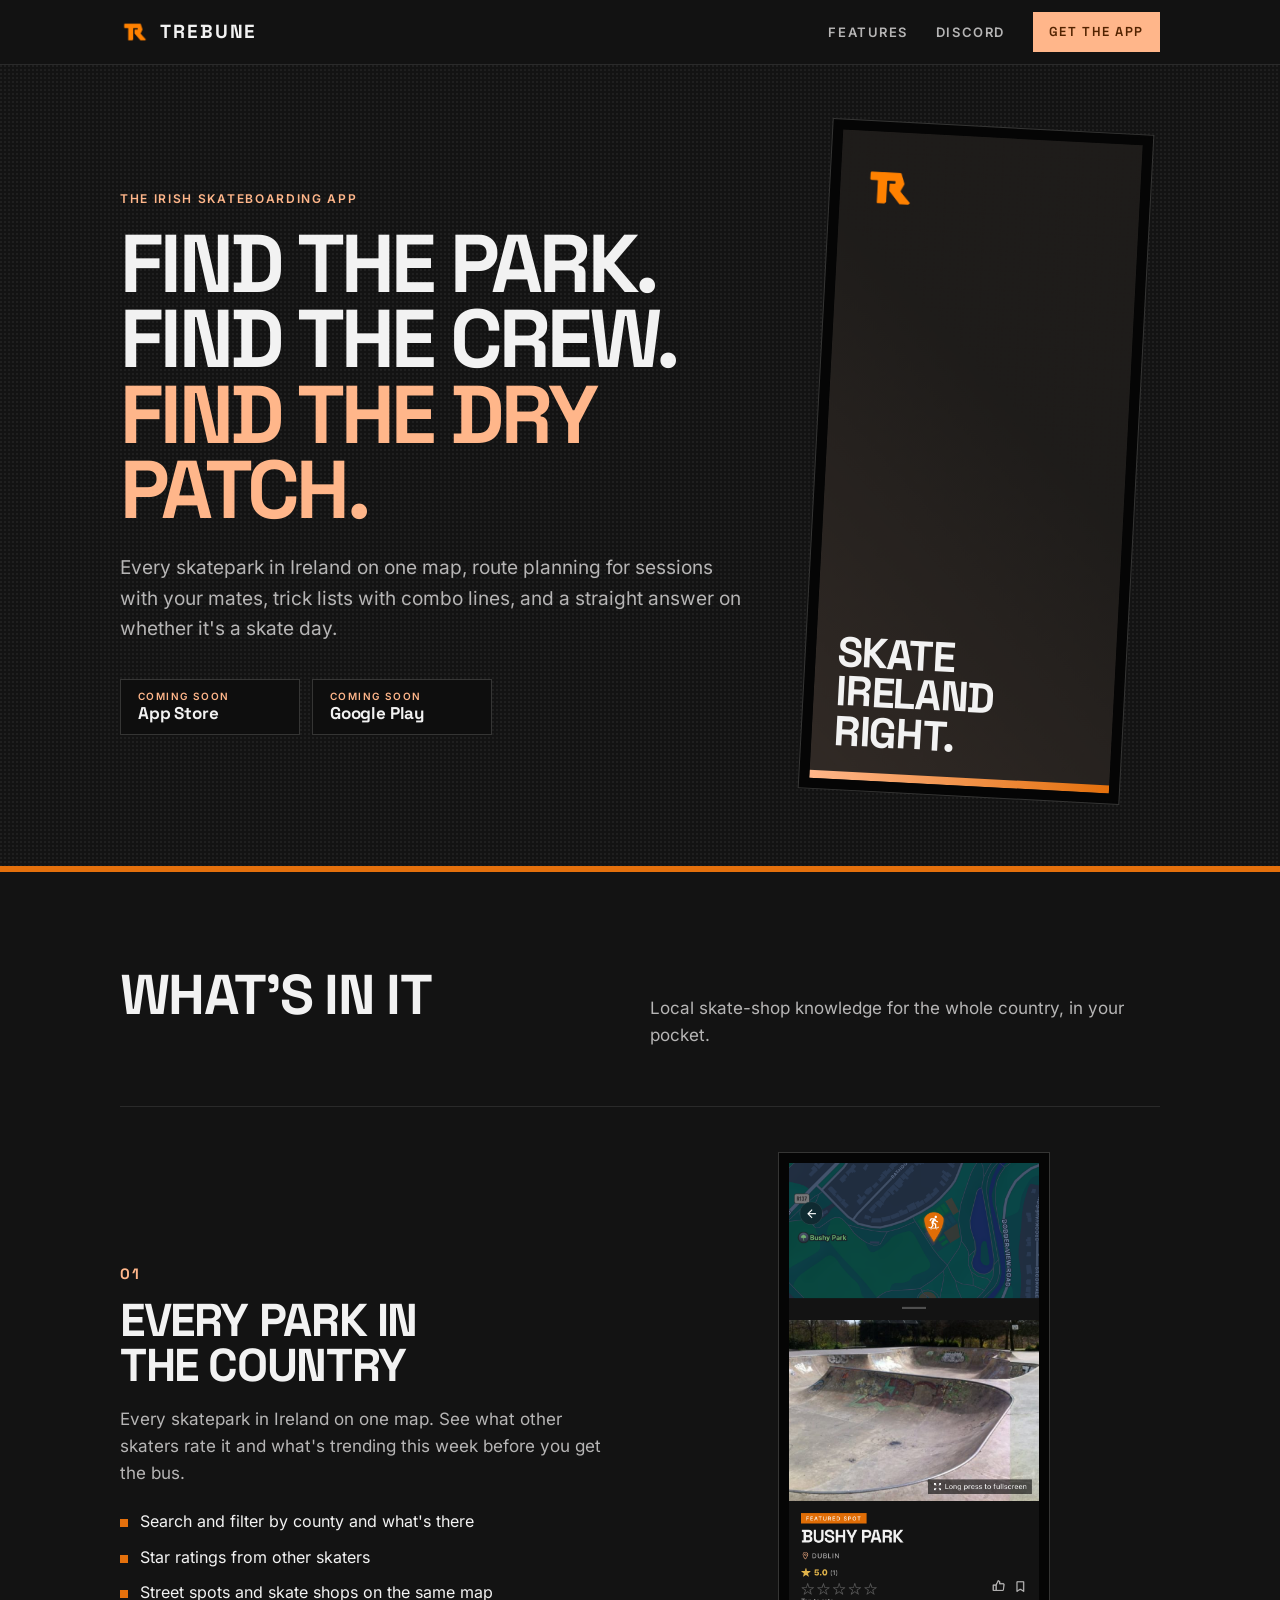
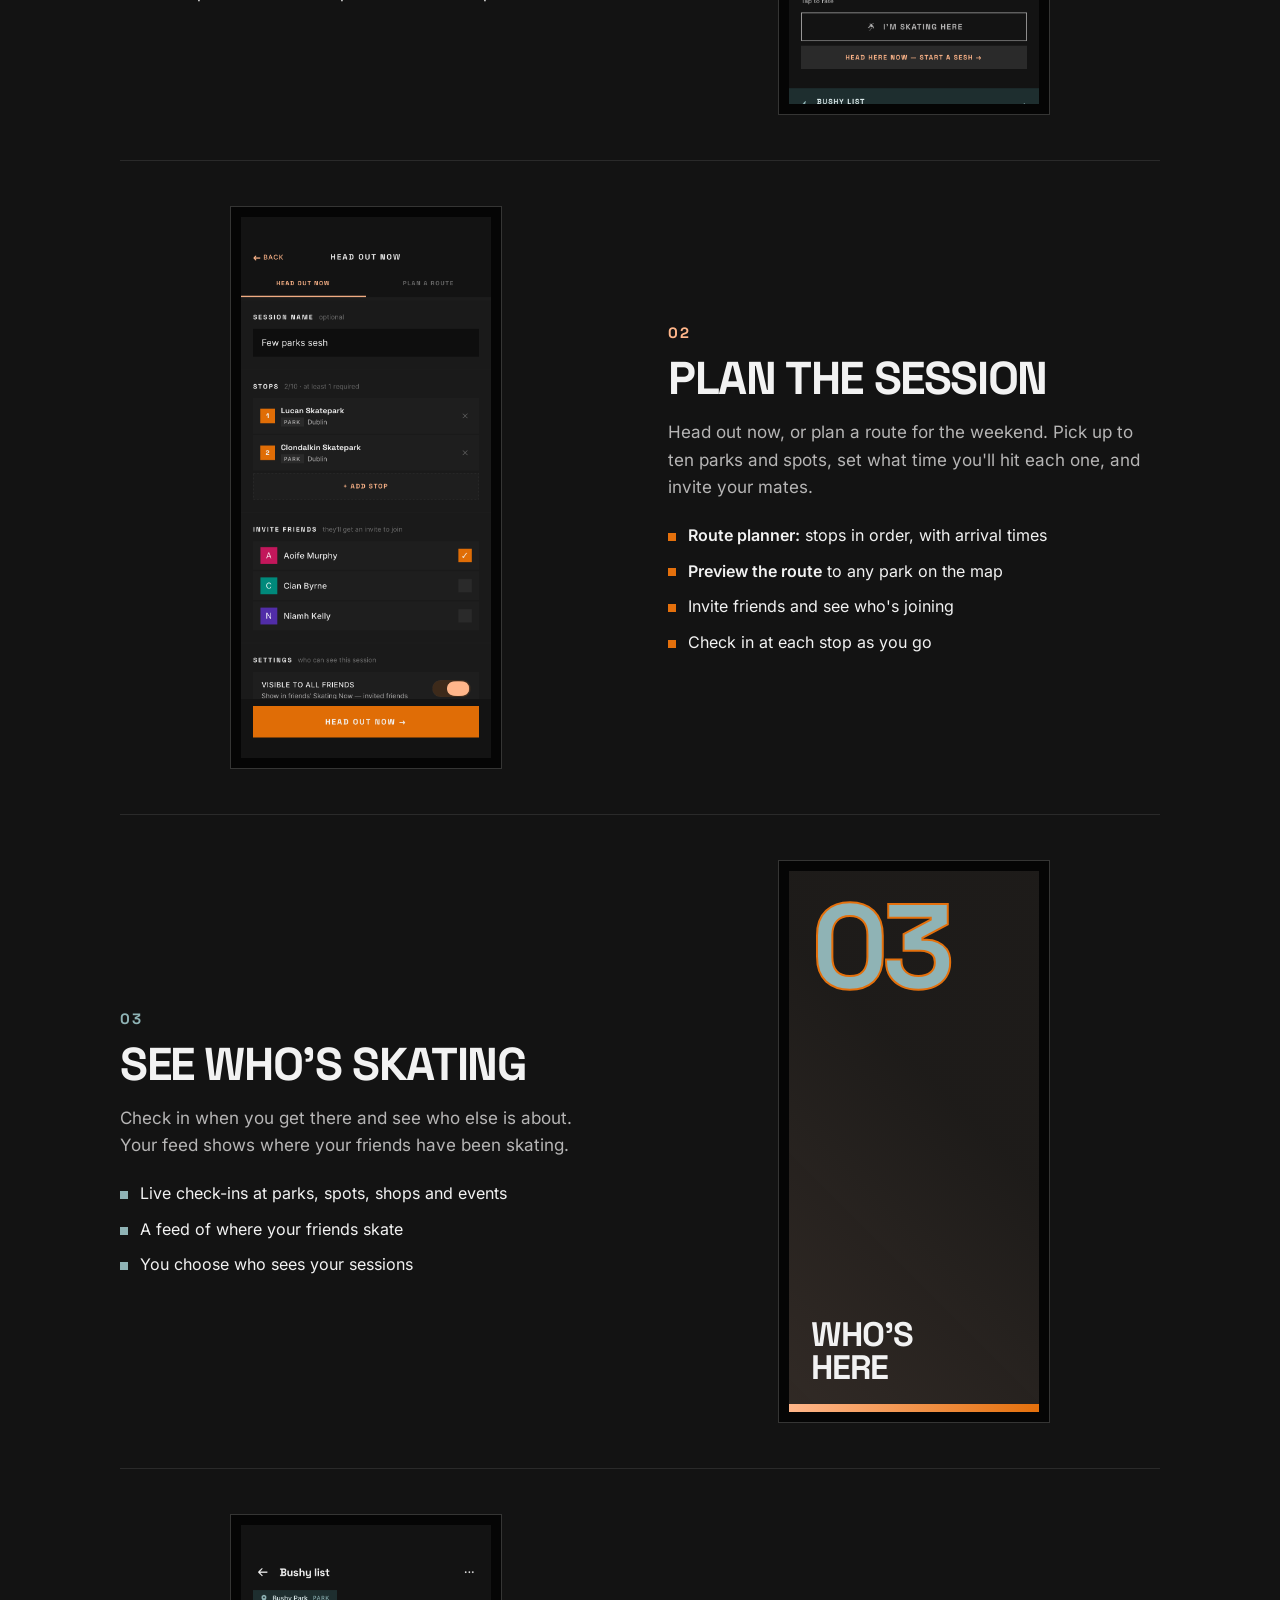
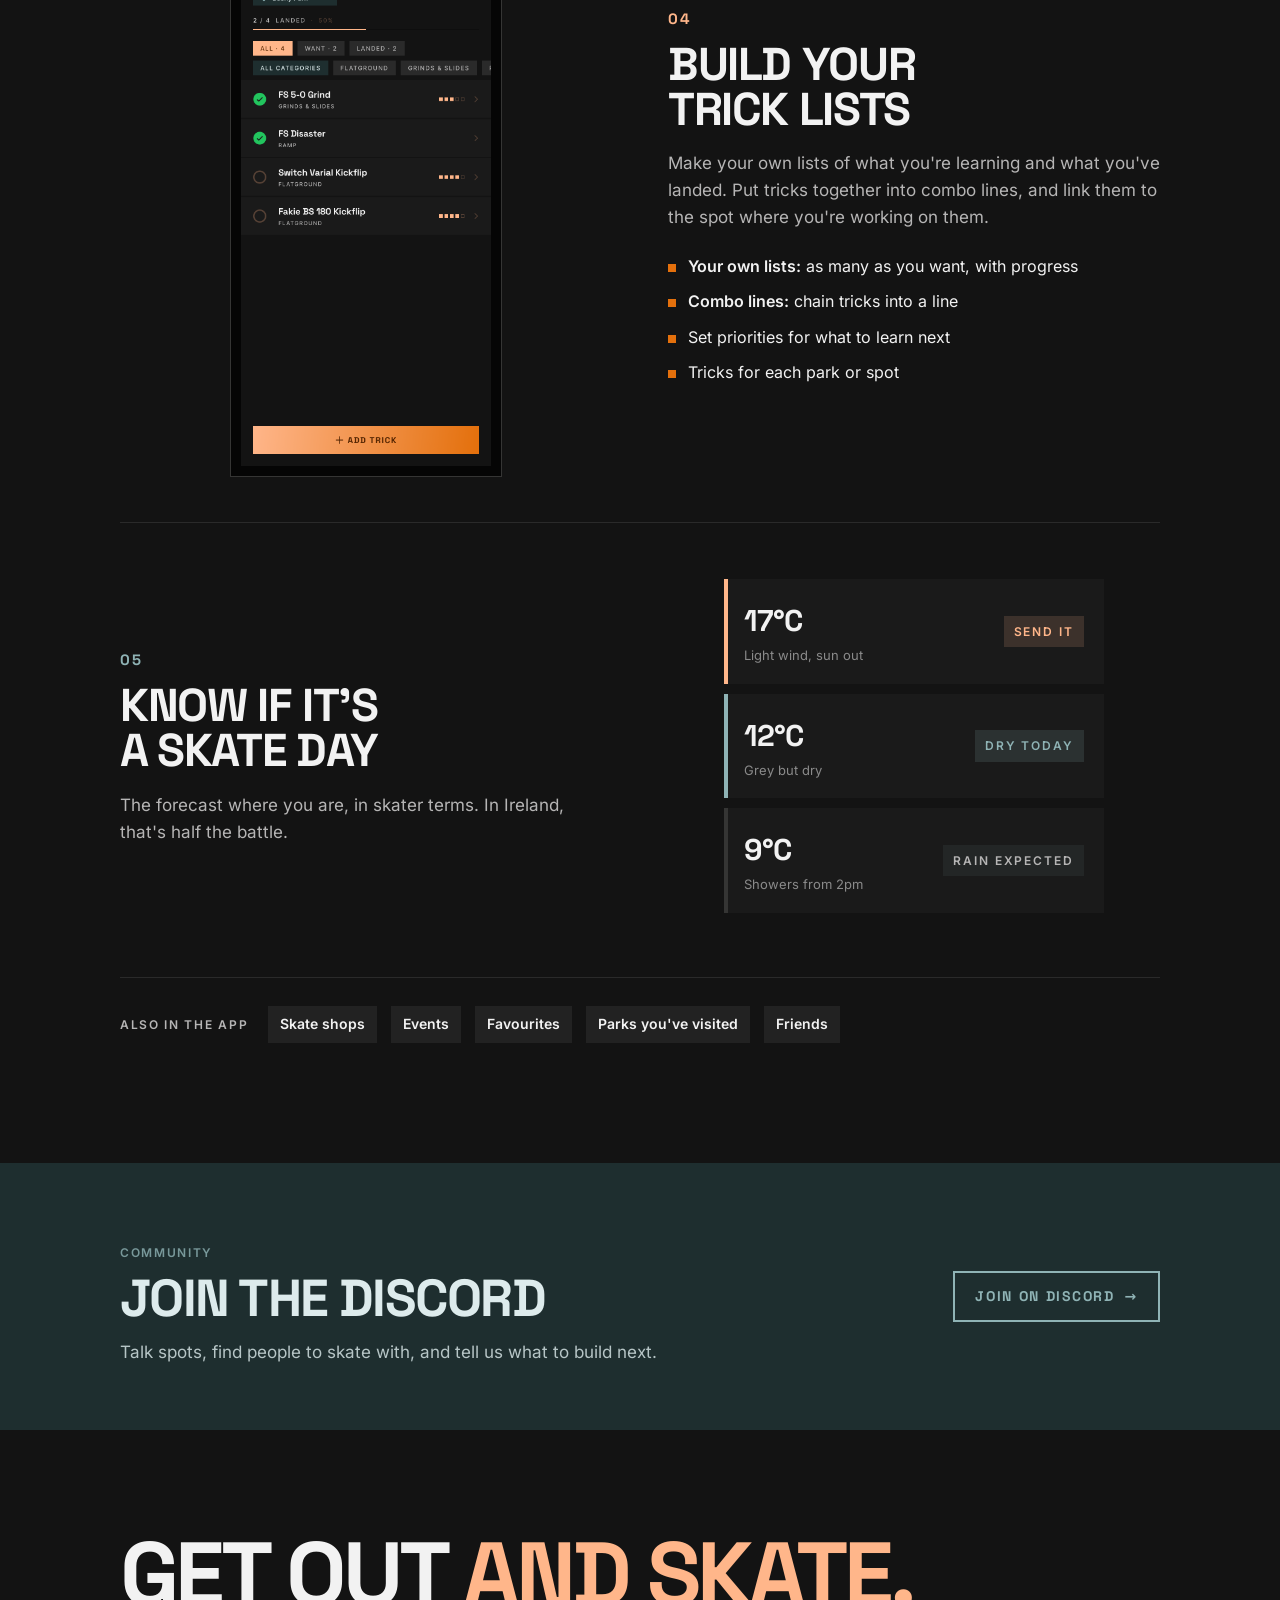
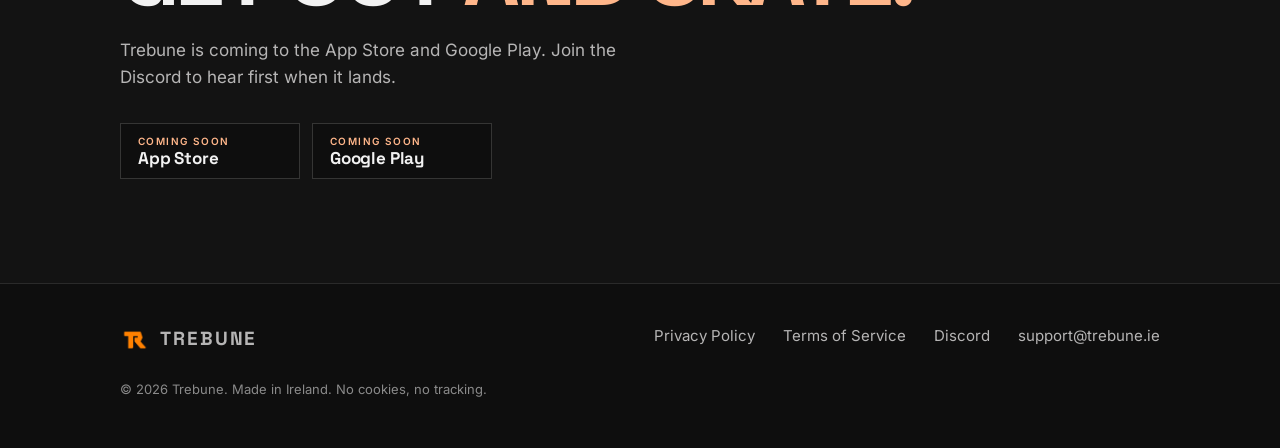
==== commit 013df452: "Site: hover effects, entrance animation and scroll reveal Buttons lift with a hard offset shadow, na" ====
--- a/index.html
+++ b/index.html
@@ -11,6 +11,7 @@
 <link rel="apple-touch-icon" href="assets/apple-touch-icon.png">
 <link rel="preload" href="assets/fonts/space-grotesk-latin.woff2" as="font" type="font/woff2" crossorigin>
 <link rel="stylesheet" href="styles.css">
+<script src="site.js" defer></script>
 
 <meta property="og:type" content="website">
 <meta property="og:site_name" content="Trebune">
@@ -178,7 +179,7 @@
       <p>Talk spots, find people to skate with, and tell us what to build next.</p>
     </div>
     <div class="actions">
-      <a class="btn btn-atlantic" href="https://discord.gg/uGkWzAYa5p" target="_blank" rel="noopener">Join on Discord →</a>
+      <a class="btn btn-atlantic" href="https://discord.gg/uGkWzAYa5p" target="_blank" rel="noopener">Join on Discord <span class="arrow" aria-hidden="true">→</span></a>
     </div>
   </div>
 </section>
--- a/styles.css
+++ b/styles.css
@@ -33,10 +33,13 @@
   --body: 'Inter', system-ui, -apple-system, 'Segoe UI', sans-serif;
   --gutter: clamp(16px, 4vw, 40px);
   --max: 1120px;
+  --ease-out: cubic-bezier(0.2, 0.7, 0.2, 1);
 }
 
 *, *::before, *::after { box-sizing: border-box; border-radius: 0 !important; }
 html { -webkit-text-size-adjust: 100%; scroll-behavior: smooth; }
+/* Anchor jumps land below the sticky header (64px), not under it. */
+[id] { scroll-margin-top: 64px; }
 body {
   margin: 0;
   background: var(--bg);
@@ -75,7 +78,7 @@
 .brand img { width: 30px; height: 30px; }
 .brand span { font-family: var(--head); font-weight: 700; font-size: 19px; letter-spacing: 0.1em; text-transform: uppercase; }
 .nav { display: flex; align-items: center; gap: 28px; }
-.nav a { color: var(--muted); text-decoration: none; font-size: 13px; font-weight: 600; letter-spacing: 0.12em; text-transform: uppercase; }
+.nav a { position: relative; color: var(--muted); text-decoration: none; transition: color 0.15s; font-size: 13px; font-weight: 600; letter-spacing: 0.12em; text-transform: uppercase; }
 .nav a:hover { color: var(--text); }
 .nav .btn { color: var(--on-primary); }
 
@@ -87,7 +90,7 @@
   letter-spacing: 0.12em; text-transform: uppercase; text-decoration: none;
   background: var(--primary-deep); color: #fff;
   border: 0; cursor: pointer;
-  transition: background 0.15s;
+  transition: background 0.15s, transform 0.18s var(--ease-out), box-shadow 0.18s var(--ease-out);
 }
 .btn:hover { background: #f07c14; }
 .btn-sm { padding: 10px 16px; font-size: 12px; background: var(--primary); color: var(--on-primary); }
@@ -228,7 +231,7 @@
 .site-footer { background: var(--bg-lowest); border-top: 1px solid var(--surface-3); }
 .site-footer .wrap { display: flex; flex-wrap: wrap; justify-content: space-between; gap: 24px; padding-top: 40px; padding-bottom: 48px; }
 .site-footer nav { display: flex; flex-wrap: wrap; gap: 10px 28px; }
-.site-footer a { color: var(--muted); text-decoration: none; font-size: 15px; }
+.site-footer a { position: relative; color: var(--muted); text-decoration: none; font-size: 15px; transition: color 0.15s; }
 .site-footer a:hover { color: var(--text); }
 .site-footer .fine { width: 100%; font-size: 13px; color: var(--dim); }
 
@@ -249,4 +252,67 @@
   .store { flex: 1 1 100%; }
   .hero .lede { font-size: 17px; }
 }
-@media (prefers-reduced-motion: reduce) { html { scroll-behavior: auto; } }
+/* ---------- motion ---------- */
+/* Hard offset shadows, no blur: same sharp edges as the rest of the site. */
+
+a:focus-visible, button:focus-visible { outline: 2px solid var(--primary); outline-offset: 3px; }
+
+/* Link underline wipes in from the left, out to the right. */
+.nav a:not(.btn)::after, .site-footer nav a::after {
+  content: ""; position: absolute; left: 0; right: 0; bottom: -4px; height: 2px;
+  background: var(--primary);
+  transform: scaleX(0); transform-origin: right;
+  transition: transform 0.25s var(--ease-out);
+}
+.nav a:not(.btn):hover::after, .site-footer nav a:hover::after { transform: scaleX(1); transform-origin: left; }
+
+.brand img { transition: transform 0.35s var(--ease-out); }
+.btn .arrow { display: inline-block; transition: transform 0.2s var(--ease-out); }
+.tag { transition: background 0.15s, color 0.15s; }
+.tag:hover { background: var(--surface-3); color: var(--primary); }
+.store { transition: box-shadow 0.15s, transform 0.18s var(--ease-out); }
+
+/* Movement only where there's a real pointer, so taps on phones don't leave things stuck "lifted". */
+@media (hover: hover) {
+  .btn:hover { transform: translate(-3px, -3px); box-shadow: 3px 3px 0 var(--primary); }
+  .btn-sm:hover { transform: translate(-2px, -2px); box-shadow: 2px 2px 0 var(--primary-deep); }
+  .btn-atlantic:hover { box-shadow: inset 0 0 0 2px var(--atlantic), 3px 3px 0 var(--atlantic); }
+  .btn:active { transform: translate(0, 0); box-shadow: 0 0 0 transparent; transition-duration: 0.05s; }
+  .btn-atlantic:active { box-shadow: inset 0 0 0 2px var(--atlantic); }
+  .btn:hover .arrow { transform: translateX(5px); }
+
+  .brand:hover img { transform: rotate(-14deg); }
+
+  /* Ready for when the store links go live; disabled badges stay still. */
+  .store:not([aria-disabled="true"]):hover { transform: translate(-3px, -3px); box-shadow: inset 0 0 0 1px var(--primary), 3px 3px 0 var(--primary-deep); }
+
+  .phone { transition: transform 0.45s var(--ease-out); }
+  .hero .phone.tilt:hover { transform: rotate(0deg) scale(1.02); }
+  .feature:hover .phone { transform: translateY(-8px) rotate(-1.5deg); }
+
+  .wx { transition: transform 0.2s var(--ease-out); }
+  .wx:hover { transform: translateX(6px); }
+}
+
+/* Hero entrance. "backwards" fill so hover transforms still work once it's done. */
+@keyframes rise { from { opacity: 0; transform: translateY(24px); } }
+@keyframes drop-in { from { opacity: 0; transform: translateY(48px) rotate(-6deg); } to { transform: rotate(3deg); } }
+.hero .wrap > div:first-child > * { animation: rise 0.7s var(--ease-out) backwards; }
+.hero .wrap > div:first-child > :nth-child(2) { animation-delay: 0.1s; }
+.hero .wrap > div:first-child > :nth-child(3) { animation-delay: 0.25s; }
+.hero .wrap > div:first-child > :nth-child(4) { animation-delay: 0.35s; }
+.hero .phone.tilt { animation: drop-in 0.9s var(--ease-out) 0.2s backwards; }
+
+/* Scroll reveal. site.js adds .reveal, so nothing is hidden without JavaScript. */
+.reveal {
+  opacity: 0; transform: translateY(32px);
+  transition: opacity 0.7s var(--ease-out), transform 0.7s var(--ease-out);
+  transition-delay: var(--d, 0s);
+}
+.reveal.in { opacity: 1; transform: none; }
+
+@media (prefers-reduced-motion: reduce) {
+  html { scroll-behavior: auto; }
+  *, *::before, *::after { animation: none !important; transition: none !important; }
+  .reveal { opacity: 1; transform: none; }
+}
